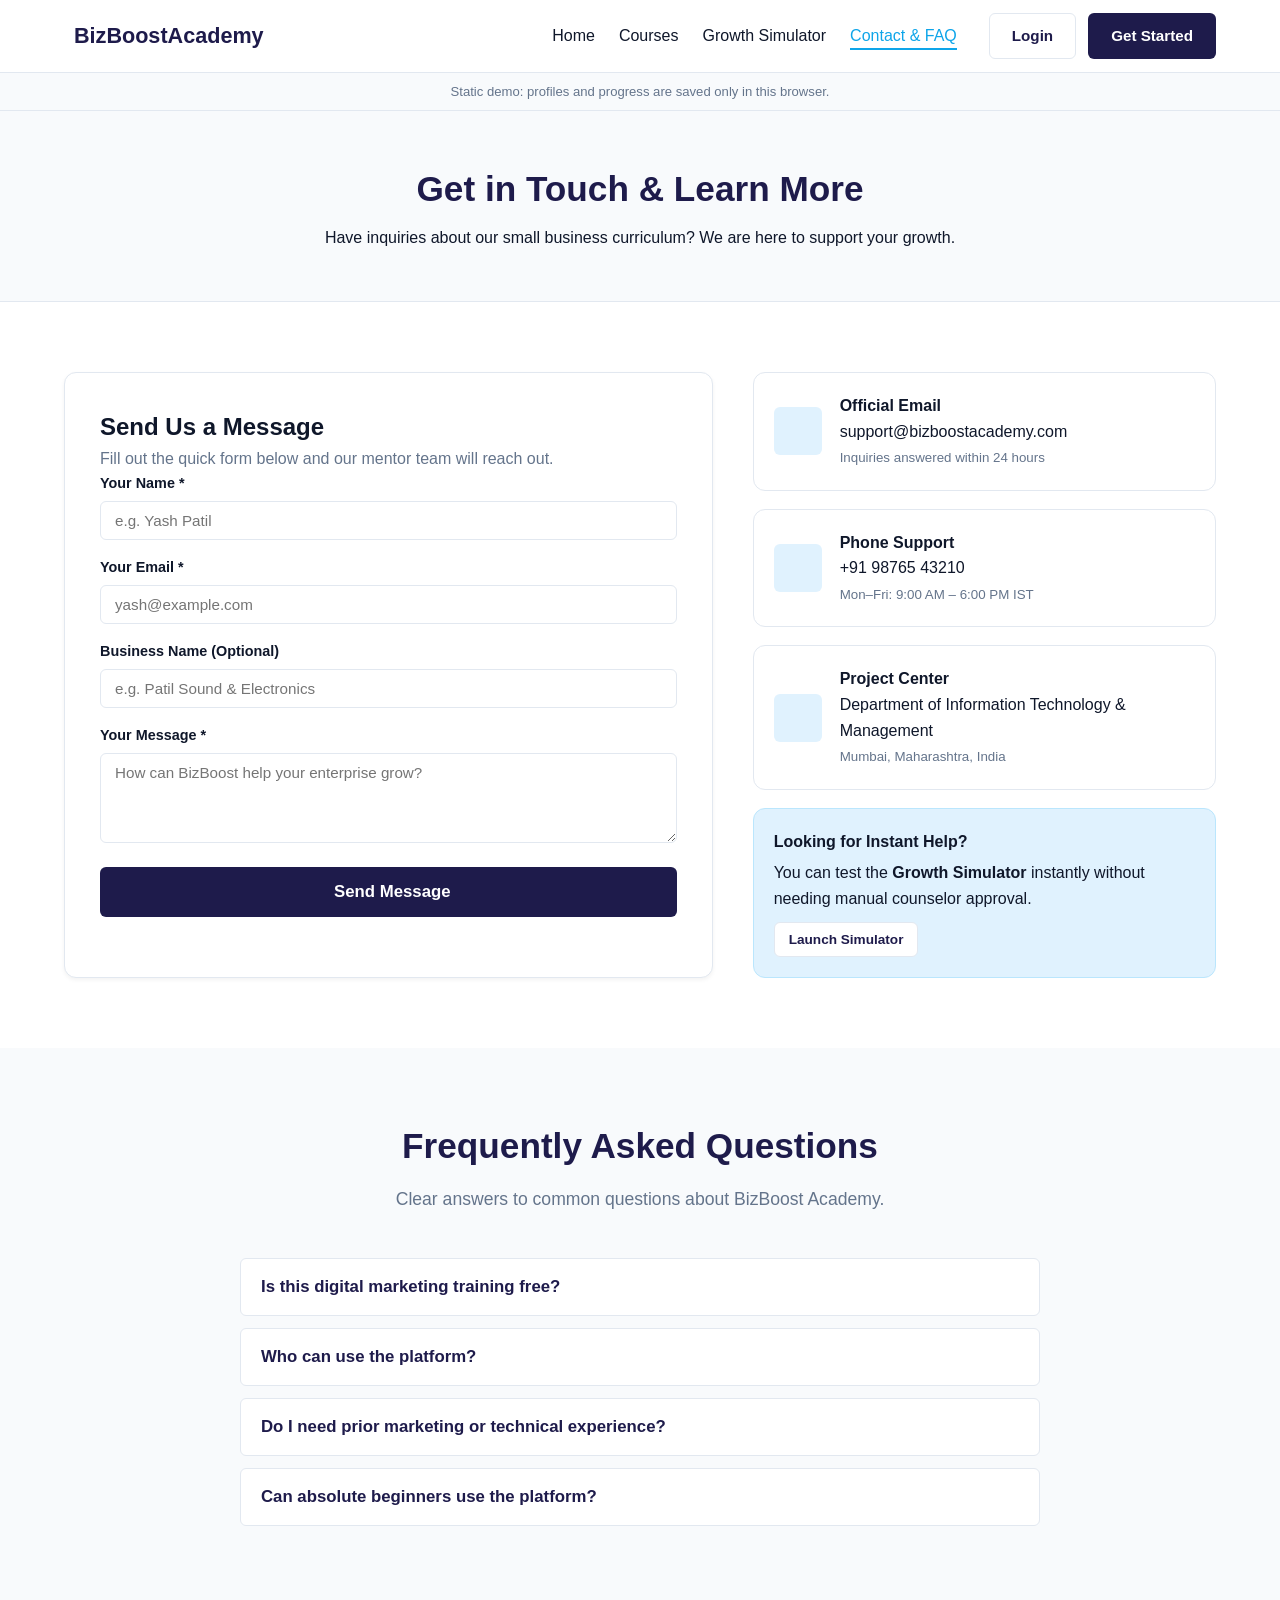
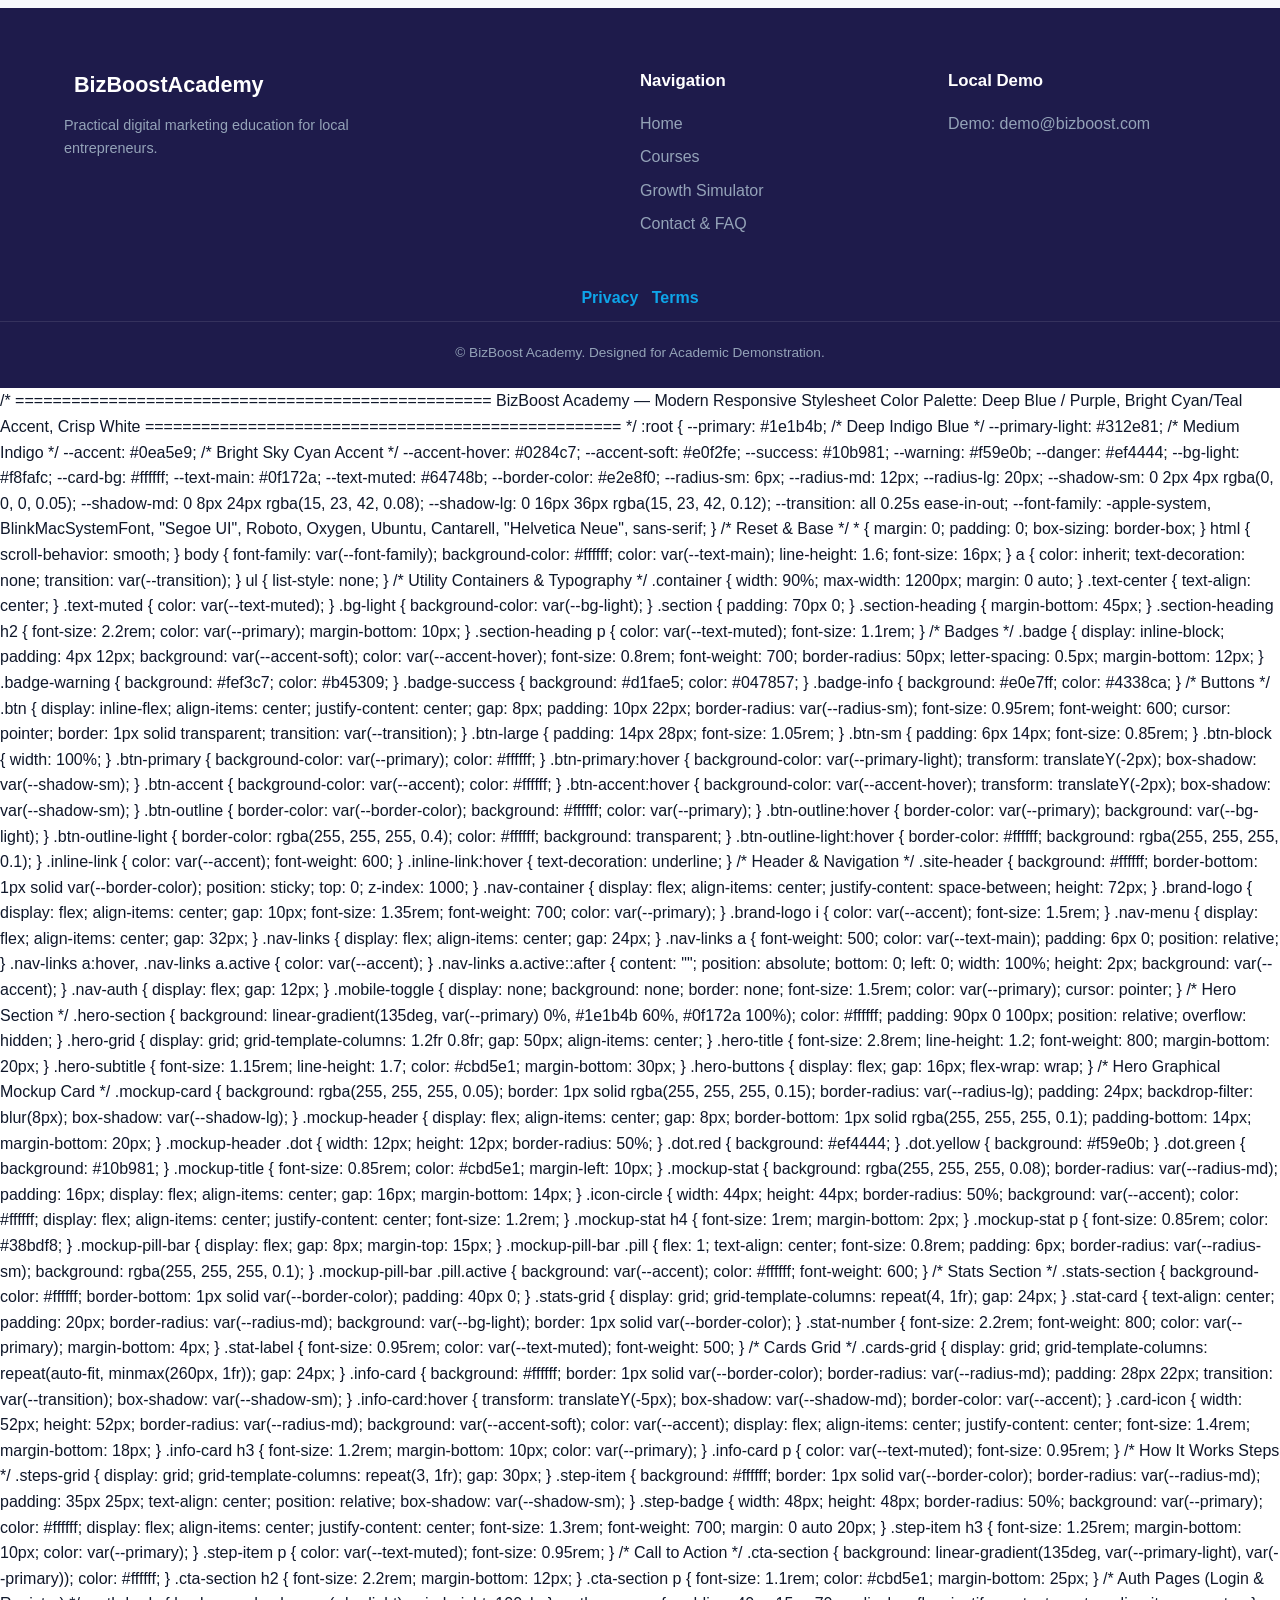
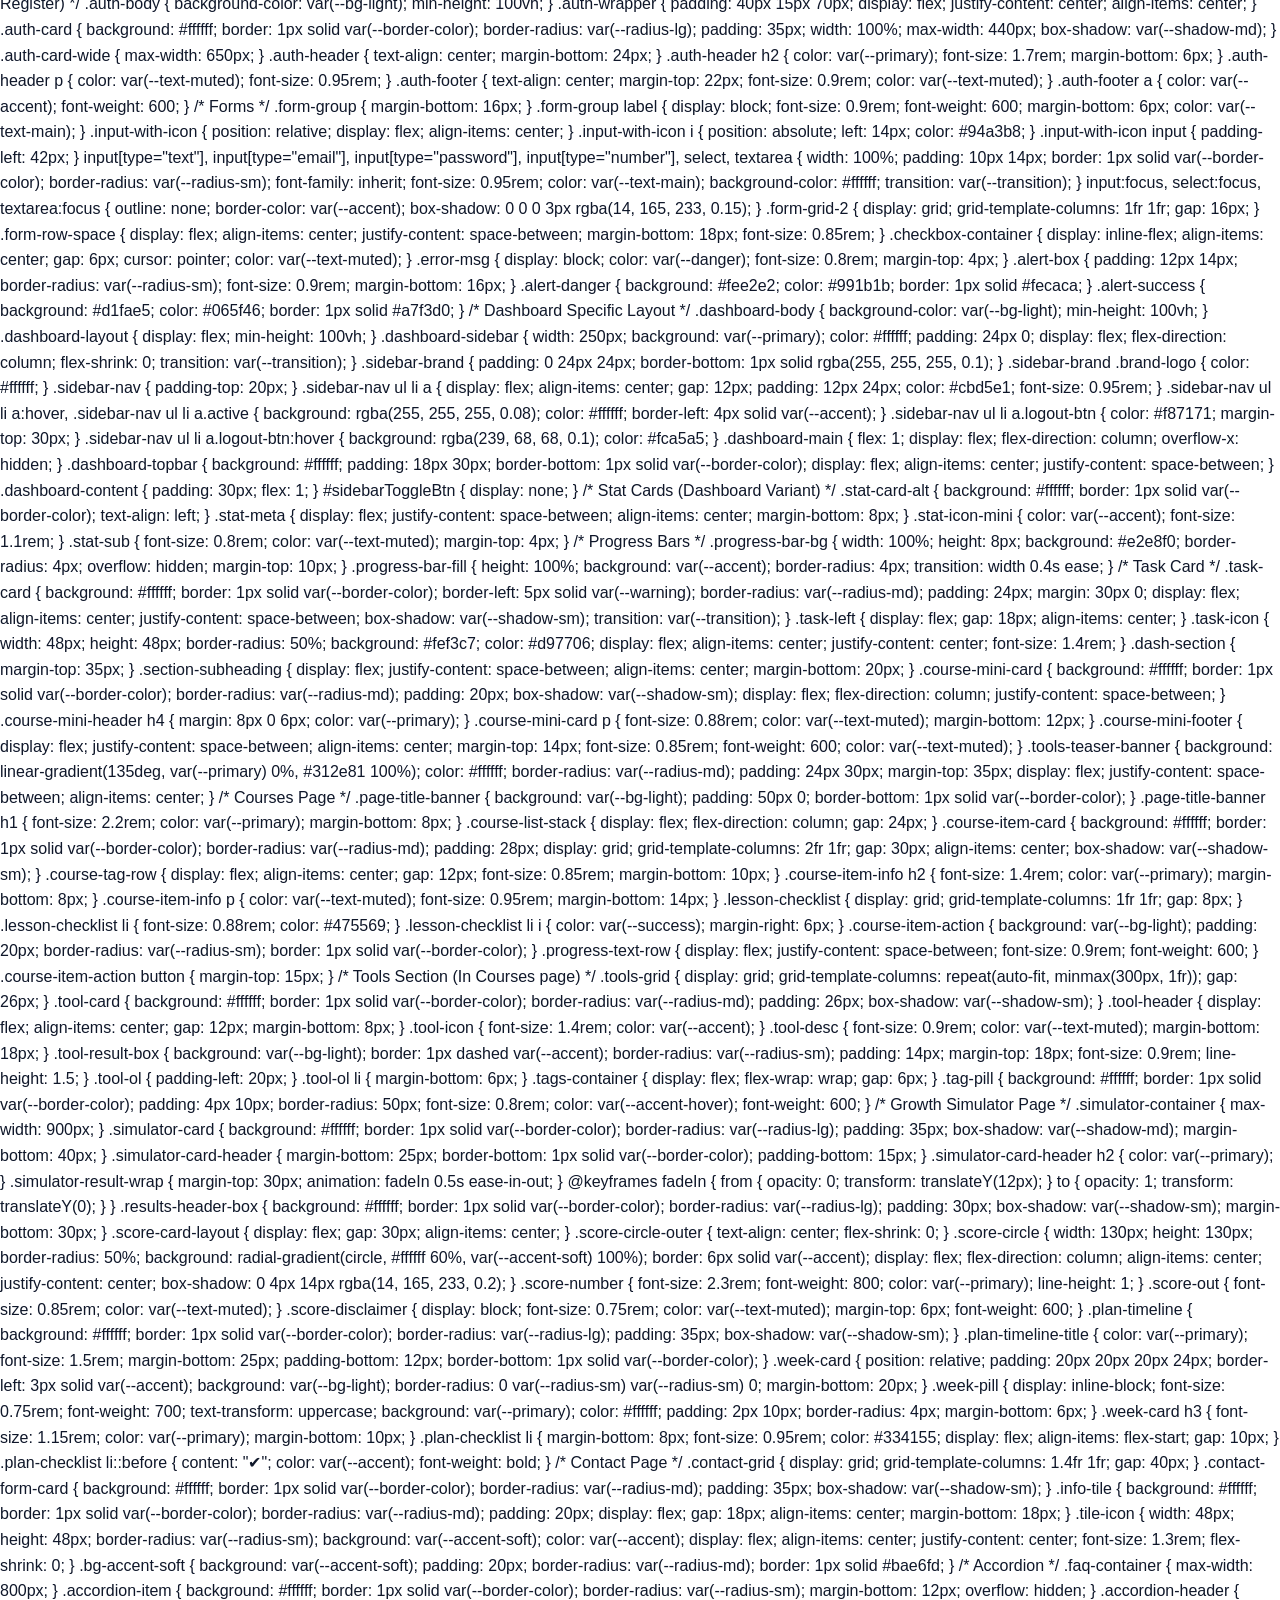
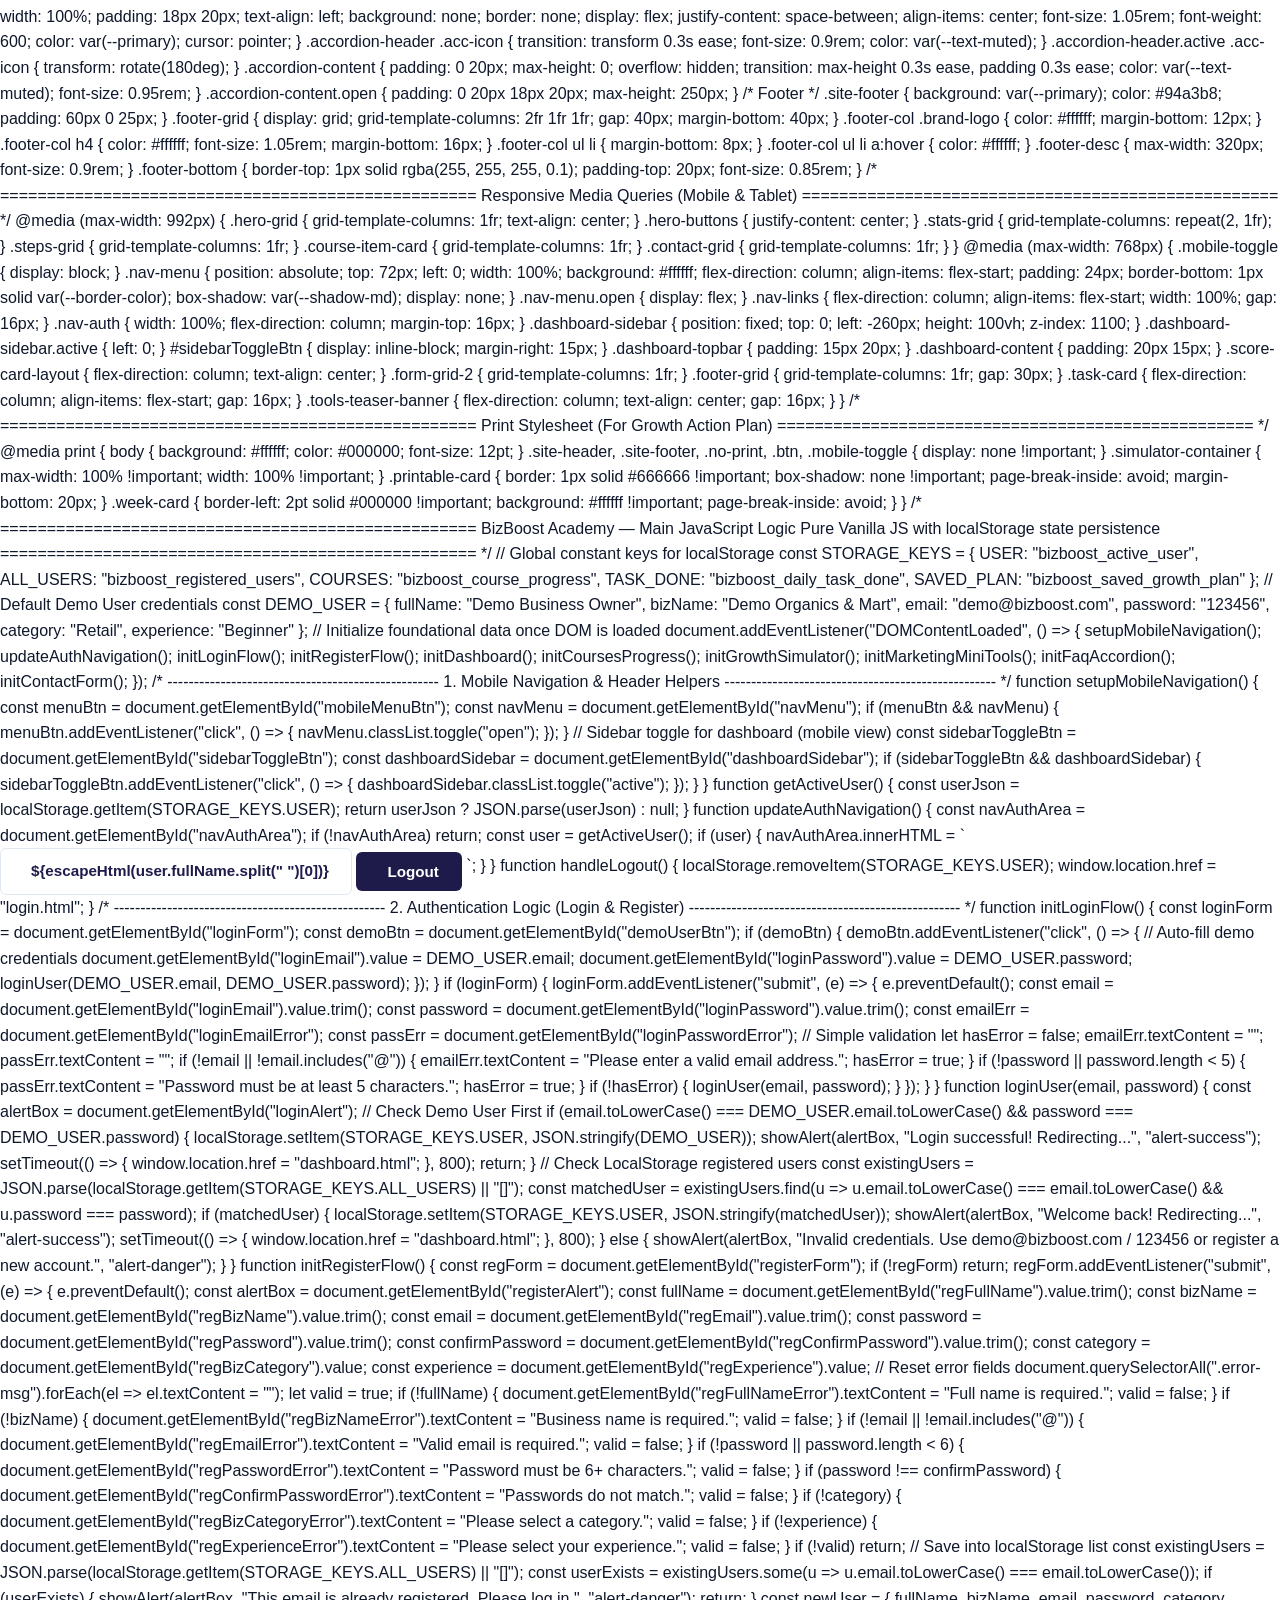
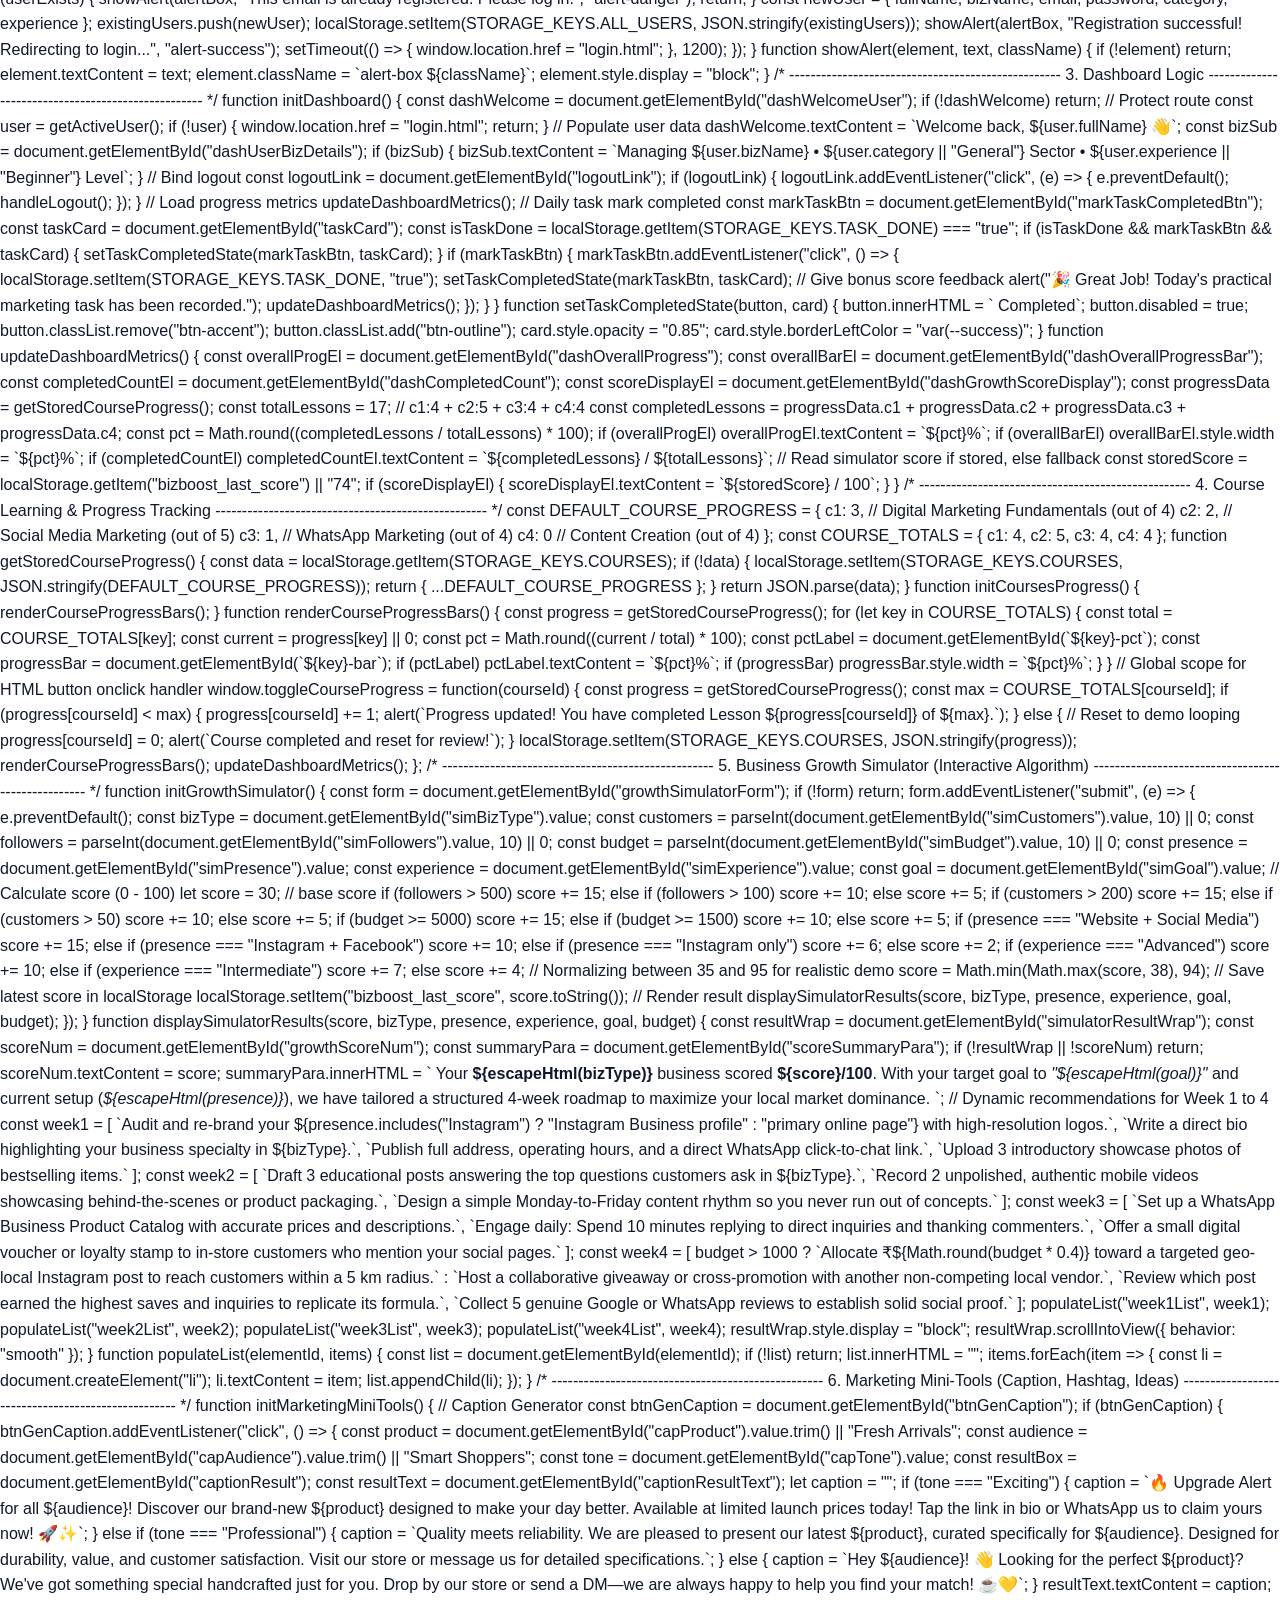
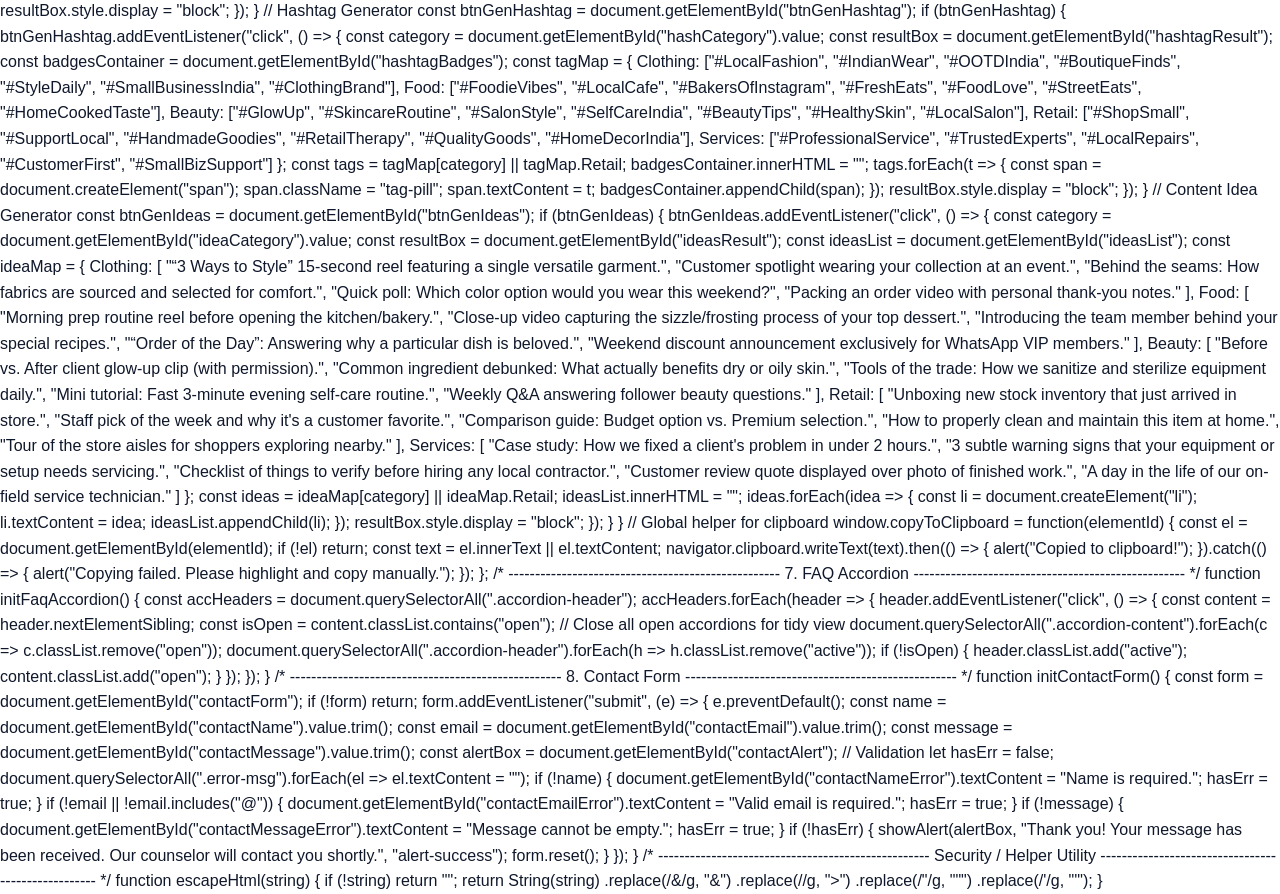
==== contact.html @ 61e172ea "Add files via upload Add BizBoost Academy website" ====
<!DOCTYPE html>
<html lang="en">
<head>
  <meta charset="UTF-8">
  <meta name="viewport" content="width=device-width, initial-scale=1.0">
  <title>Contact & FAQ — BizBoost Academy</title>
  <link rel="stylesheet" href="style.css">
</head>
<body>

  <!-- Navigation Bar -->
  <header class="site-header">
    <div class="container nav-container">
      <a href="index.html" class="brand-logo">
        <i class="fa-solid fa-chart-line"></i>
        <span>BizBoost<strong>Academy</strong></span>
      </a>

      <button class="mobile-toggle" id="mobileMenuBtn" aria-label="Toggle Navigation">
        <i class="fa-solid fa-bars"></i>
      </button>

      <nav class="nav-menu" id="navMenu">
        <ul class="nav-links">
          <li><a href="index.html">Home</a></li>
          <li><a href="courses.html">Courses</a></li>
          <li><a href="simulator.html">Growth Simulator</a></li>
          <li><a href="contact.html" class="active">Contact & FAQ</a></li>
        </ul>
        <div class="nav-auth" id="navAuthArea">
          <a href="login.html" class="btn btn-outline">Login</a>
          <a href="register.html" class="btn btn-primary">Get Started</a>
        </div>
      </nav>
    </div>
  </header>

  <!-- Title Banner -->
  <section class="page-title-banner">
    <div class="container text-center">
      <h1>Get in Touch & Learn More</h1>
      <p>Have inquiries about our small business curriculum? We are here to support your growth.</p>
    </div>
  </section>

  <!-- Contact Form & Info Grid -->
  <section class="section">
    <div class="container">
      <div class="contact-grid">

        <!-- Form Card -->
        <div class="contact-form-card">
          <h2>Send Us a Message</h2>
          <p class="text-muted">Fill out the quick form below and our mentor team will reach out.</p>

          <div id="contactAlert" class="alert-box" style="display: none;"></div>

          <form id="contactForm" novalidate>
            <div class="form-group">
              <label for="contactName">Your Name *</label>
              <input type="text" id="contactName" placeholder="e.g. Yash Patil" required>
              <small class="error-msg" id="contactNameError"></small>
            </div>

            <div class="form-group">
              <label for="contactEmail">Your Email *</label>
              <input type="email" id="contactEmail" placeholder="yash@example.com" required>
              <small class="error-msg" id="contactEmailError"></small>
            </div>

            <div class="form-group">
              <label for="contactBiz">Business Name (Optional)</label>
              <input type="text" id="contactBiz" placeholder="e.g. Patil Sound & Electronics">
            </div>

            <div class="form-group">
              <label for="contactMessage">Your Message *</label>
              <textarea id="contactMessage" rows="4" placeholder="How can BizBoost help your enterprise grow?" required></textarea>
              <small class="error-msg" id="contactMessageError"></small>
            </div>

            <button type="submit" class="btn btn-primary btn-large btn-block">
              <i class="fa-solid fa-paper-plane"></i> Send Message
            </button>
          </form>
        </div>

        <!-- Contact Information Side -->
        <div class="contact-info-col">
          <div class="info-tile">
            <div class="tile-icon"><i class="fa-solid fa-envelope-open-text"></i></div>
            <div>
              <h4>Official Email</h4>
              <p>support@bizboostacademy.com</p>
              <small class="text-muted">Inquiries answered within 24 hours</small>
            </div>
          </div>

          <div class="info-tile">
            <div class="tile-icon"><i class="fa-solid fa-phone-volume"></i></div>
            <div>
              <h4>Phone Support</h4>
              <p>+91 98765 43210</p>
              <small class="text-muted">Mon–Fri: 9:00 AM – 6:00 PM IST</small>
            </div>
          </div>

          <div class="info-tile">
            <div class="tile-icon"><i class="fa-solid fa-map-location-dot"></i></div>
            <div>
              <h4>Project Center</h4>
              <p>Department of Information Technology & Management</p>
              <small class="text-muted">Mumbai, Maharashtra, India</small>
            </div>
          </div>

          <div class="card bg-accent-soft">
            <h4><i class="fa-solid fa-bullhorn"></i> Looking for Instant Help?</h4>
            <p style="margin-top: 6px;">
              You can test the <strong>Growth Simulator</strong> instantly without needing manual counselor approval.
            </p>
            <a href="simulator.html" class="btn btn-outline btn-sm" style="margin-top: 10px;">Launch Simulator</a>
          </div>
        </div>

      </div>
    </div>
  </section>

  <!-- FAQ Accordion Section -->
  <section class="section bg-light">
    <div class="container faq-container">
      <div class="section-heading text-center">
        <h2>Frequently Asked Questions</h2>
        <p>Clear answers to common questions about BizBoost Academy.</p>
      </div>

      <div class="accordion">

        <div class="accordion-item">
          <button class="accordion-header">
            <span>Is this digital marketing training free?</span>
            <i class="fa-solid fa-chevron-down acc-icon"></i>
          </button>
          <div class="accordion-content">
            <p>Yes! BizBoost Academy was developed as a college demonstration platform to show how intuitive digital marketing education can be delivered free of cost to local merchants.</p>
          </div>
        </div>

        <div class="accordion-item">
          <button class="accordion-header">
            <span>Who can use the platform?</span>
            <i class="fa-solid fa-chevron-down acc-icon"></i>
          </button>
          <div class="accordion-content">
            <p>Any retailer, boutique owner, restaurant manager, freelancer, or small enterprise founder wanting to understand how to leverage WhatsApp, Instagram, and local search to win customers.</p>
          </div>
        </div>

        <div class="accordion-item">
          <button class="accordion-header">
            <span>Do I need prior marketing or technical experience?</span>
            <i class="fa-solid fa-chevron-down acc-icon"></i>
          </button>
          <div class="accordion-content">
            <p>No prior marketing or technical knowledge is needed. All terms are explained in straightforward language, using relatable real-world business scenarios instead of complex corporate terms.</p>
          </div>
        </div>

        <div class="accordion-item">
          <button class="accordion-header">
            <span>Can absolute beginners use the platform?</span>
            <i class="fa-solid fa-chevron-down acc-icon"></i>
          </button>
          <div class="accordion-content">
            <p>Yes, the curriculum starts from step zero: creating accounts, understanding customer profiles, and setting up business profiles before gradually moving on to paid promotions.</p>
          </div>
        </div>

      </div>
    </div>
  </section>

  <!-- Footer -->
  <footer class="site-footer">
    <div class="container footer-grid">
      <div class="footer-col">
        <div class="brand-logo">
          <i class="fa-solid fa-chart-line"></i>
          <span>BizBoost<strong>Academy</strong></span>
        </div>
        <p class="footer-desc">Practical digital marketing education for local entrepreneurs.</p>
      </div>
      <div class="footer-col">
        <h4>Navigation</h4>
        <ul>
          <li><a href="index.html">Home</a></li>
          <li><a href="courses.html">Courses</a></li>
          <li><a href="simulator.html">Growth Simulator</a></li>
          <li><a href="contact.html">Contact & FAQ</a></li>
        </ul>
      </div>
      <div class="footer-col">
        <h4>Local Demo</h4>
        <p>Demo: demo@bizboost.com</p>
      </div>
    </div>
    <div style="text-align:center;margin-bottom:10px"><a href="privacy.html" class="inline-link">Privacy</a> &nbsp; <a href="terms.html" class="inline-link">Terms</a></div>
    <div class="footer-bottom text-center">
      <p>&copy; BizBoost Academy. Designed for Academic Demonstration.</p>
    </div>
  </footer>

  <script src="script.js"></script>
</body>
</html>
/* ===================================================
   BizBoost Academy — Modern Responsive Stylesheet
   Color Palette: Deep Blue / Purple, Bright Cyan/Teal Accent, Crisp White
   =================================================== */

:root {
  --primary: #1e1b4b;       /* Deep Indigo Blue */
  --primary-light: #312e81; /* Medium Indigo */
  --accent: #0ea5e9;        /* Bright Sky Cyan Accent */
  --accent-hover: #0284c7;
  --accent-soft: #e0f2fe;
  --success: #10b981;
  --warning: #f59e0b;
  --danger: #ef4444;
  --bg-light: #f8fafc;
  --card-bg: #ffffff;
  --text-main: #0f172a;
  --text-muted: #64748b;
  --border-color: #e2e8f0;
  --radius-sm: 6px;
  --radius-md: 12px;
  --radius-lg: 20px;
  --shadow-sm: 0 2px 4px rgba(0, 0, 0, 0.05);
  --shadow-md: 0 8px 24px rgba(15, 23, 42, 0.08);
  --shadow-lg: 0 16px 36px rgba(15, 23, 42, 0.12);
  --transition: all 0.25s ease-in-out;
  --font-family: -apple-system, BlinkMacSystemFont, "Segoe UI", Roboto, Oxygen, Ubuntu, Cantarell, "Helvetica Neue", sans-serif;
}

/* Reset & Base */
* {
  margin: 0;
  padding: 0;
  box-sizing: border-box;
}

html {
  scroll-behavior: smooth;
}

body {
  font-family: var(--font-family);
  background-color: #ffffff;
  color: var(--text-main);
  line-height: 1.6;
  font-size: 16px;
}

a {
  color: inherit;
  text-decoration: none;
  transition: var(--transition);
}

ul {
  list-style: none;
}

/* Utility Containers & Typography */
.container {
  width: 90%;
  max-width: 1200px;
  margin: 0 auto;
}

.text-center { text-align: center; }
.text-muted { color: var(--text-muted); }
.bg-light { background-color: var(--bg-light); }

.section {
  padding: 70px 0;
}

.section-heading {
  margin-bottom: 45px;
}

.section-heading h2 {
  font-size: 2.2rem;
  color: var(--primary);
  margin-bottom: 10px;
}

.section-heading p {
  color: var(--text-muted);
  font-size: 1.1rem;
}

/* Badges */
.badge {
  display: inline-block;
  padding: 4px 12px;
  background: var(--accent-soft);
  color: var(--accent-hover);
  font-size: 0.8rem;
  font-weight: 700;
  border-radius: 50px;
  letter-spacing: 0.5px;
  margin-bottom: 12px;
}
.badge-warning { background: #fef3c7; color: #b45309; }
.badge-success { background: #d1fae5; color: #047857; }
.badge-info { background: #e0e7ff; color: #4338ca; }

/* Buttons */
.btn {
  display: inline-flex;
  align-items: center;
  justify-content: center;
  gap: 8px;
  padding: 10px 22px;
  border-radius: var(--radius-sm);
  font-size: 0.95rem;
  font-weight: 600;
  cursor: pointer;
  border: 1px solid transparent;
  transition: var(--transition);
}

.btn-large {
  padding: 14px 28px;
  font-size: 1.05rem;
}

.btn-sm {
  padding: 6px 14px;
  font-size: 0.85rem;
}

.btn-block {
  width: 100%;
}

.btn-primary {
  background-color: var(--primary);
  color: #ffffff;
}
.btn-primary:hover {
  background-color: var(--primary-light);
  transform: translateY(-2px);
  box-shadow: var(--shadow-sm);
}

.btn-accent {
  background-color: var(--accent);
  color: #ffffff;
}
.btn-accent:hover {
  background-color: var(--accent-hover);
  transform: translateY(-2px);
  box-shadow: var(--shadow-sm);
}

.btn-outline {
  border-color: var(--border-color);
  background: #ffffff;
  color: var(--primary);
}
.btn-outline:hover {
  border-color: var(--primary);
  background: var(--bg-light);
}

.btn-outline-light {
  border-color: rgba(255, 255, 255, 0.4);
  color: #ffffff;
  background: transparent;
}
.btn-outline-light:hover {
  border-color: #ffffff;
  background: rgba(255, 255, 255, 0.1);
}

.inline-link {
  color: var(--accent);
  font-weight: 600;
}
.inline-link:hover {
  text-decoration: underline;
}

/* Header & Navigation */
.site-header {
  background: #ffffff;
  border-bottom: 1px solid var(--border-color);
  position: sticky;
  top: 0;
  z-index: 1000;
}

.nav-container {
  display: flex;
  align-items: center;
  justify-content: space-between;
  height: 72px;
}

.brand-logo {
  display: flex;
  align-items: center;
  gap: 10px;
  font-size: 1.35rem;
  font-weight: 700;
  color: var(--primary);
}

.brand-logo i {
  color: var(--accent);
  font-size: 1.5rem;
}

.nav-menu {
  display: flex;
  align-items: center;
  gap: 32px;
}

.nav-links {
  display: flex;
  align-items: center;
  gap: 24px;
}

.nav-links a {
  font-weight: 500;
  color: var(--text-main);
  padding: 6px 0;
  position: relative;
}

.nav-links a:hover,
.nav-links a.active {
  color: var(--accent);
}

.nav-links a.active::after {
  content: "";
  position: absolute;
  bottom: 0;
  left: 0;
  width: 100%;
  height: 2px;
  background: var(--accent);
}

.nav-auth {
  display: flex;
  gap: 12px;
}

.mobile-toggle {
  display: none;
  background: none;
  border: none;
  font-size: 1.5rem;
  color: var(--primary);
  cursor: pointer;
}

/* Hero Section */
.hero-section {
  background: linear-gradient(135deg, var(--primary) 0%, #1e1b4b 60%, #0f172a 100%);
  color: #ffffff;
  padding: 90px 0 100px;
  position: relative;
  overflow: hidden;
}

.hero-grid {
  display: grid;
  grid-template-columns: 1.2fr 0.8fr;
  gap: 50px;
  align-items: center;
}

.hero-title {
  font-size: 2.8rem;
  line-height: 1.2;
  font-weight: 800;
  margin-bottom: 20px;
}

.hero-subtitle {
  font-size: 1.15rem;
  line-height: 1.7;
  color: #cbd5e1;
  margin-bottom: 30px;
}

.hero-buttons {
  display: flex;
  gap: 16px;
  flex-wrap: wrap;
}

/* Hero Graphical Mockup Card */
.mockup-card {
  background: rgba(255, 255, 255, 0.05);
  border: 1px solid rgba(255, 255, 255, 0.15);
  border-radius: var(--radius-lg);
  padding: 24px;
  backdrop-filter: blur(8px);
  box-shadow: var(--shadow-lg);
}

.mockup-header {
  display: flex;
  align-items: center;
  gap: 8px;
  border-bottom: 1px solid rgba(255, 255, 255, 0.1);
  padding-bottom: 14px;
  margin-bottom: 20px;
}

.mockup-header .dot {
  width: 12px;
  height: 12px;
  border-radius: 50%;
}
.dot.red { background: #ef4444; }
.dot.yellow { background: #f59e0b; }
.dot.green { background: #10b981; }

.mockup-title {
  font-size: 0.85rem;
  color: #cbd5e1;
  margin-left: 10px;
}

.mockup-stat {
  background: rgba(255, 255, 255, 0.08);
  border-radius: var(--radius-md);
  padding: 16px;
  display: flex;
  align-items: center;
  gap: 16px;
  margin-bottom: 14px;
}

.icon-circle {
  width: 44px;
  height: 44px;
  border-radius: 50%;
  background: var(--accent);
  color: #ffffff;
  display: flex;
  align-items: center;
  justify-content: center;
  font-size: 1.2rem;
}

.mockup-stat h4 {
  font-size: 1rem;
  margin-bottom: 2px;
}

.mockup-stat p {
  font-size: 0.85rem;
  color: #38bdf8;
}

.mockup-pill-bar {
  display: flex;
  gap: 8px;
  margin-top: 15px;
}

.mockup-pill-bar .pill {
  flex: 1;
  text-align: center;
  font-size: 0.8rem;
  padding: 6px;
  border-radius: var(--radius-sm);
  background: rgba(255, 255, 255, 0.1);
}

.mockup-pill-bar .pill.active {
  background: var(--accent);
  color: #ffffff;
  font-weight: 600;
}

/* Stats Section */
.stats-section {
  background-color: #ffffff;
  border-bottom: 1px solid var(--border-color);
  padding: 40px 0;
}

.stats-grid {
  display: grid;
  grid-template-columns: repeat(4, 1fr);
  gap: 24px;
}

.stat-card {
  text-align: center;
  padding: 20px;
  border-radius: var(--radius-md);
  background: var(--bg-light);
  border: 1px solid var(--border-color);
}

.stat-number {
  font-size: 2.2rem;
  font-weight: 800;
  color: var(--primary);
  margin-bottom: 4px;
}

.stat-label {
  font-size: 0.95rem;
  color: var(--text-muted);
  font-weight: 500;
}

/* Cards Grid */
.cards-grid {
  display: grid;
  grid-template-columns: repeat(auto-fit, minmax(260px, 1fr));
  gap: 24px;
}

.info-card {
  background: #ffffff;
  border: 1px solid var(--border-color);
  border-radius: var(--radius-md);
  padding: 28px 22px;
  transition: var(--transition);
  box-shadow: var(--shadow-sm);
}

.info-card:hover {
  transform: translateY(-5px);
  box-shadow: var(--shadow-md);
  border-color: var(--accent);
}

.card-icon {
  width: 52px;
  height: 52px;
  border-radius: var(--radius-md);
  background: var(--accent-soft);
  color: var(--accent);
  display: flex;
  align-items: center;
  justify-content: center;
  font-size: 1.4rem;
  margin-bottom: 18px;
}

.info-card h3 {
  font-size: 1.2rem;
  margin-bottom: 10px;
  color: var(--primary);
}

.info-card p {
  color: var(--text-muted);
  font-size: 0.95rem;
}

/* How It Works Steps */
.steps-grid {
  display: grid;
  grid-template-columns: repeat(3, 1fr);
  gap: 30px;
}

.step-item {
  background: #ffffff;
  border: 1px solid var(--border-color);
  border-radius: var(--radius-md);
  padding: 35px 25px;
  text-align: center;
  position: relative;
  box-shadow: var(--shadow-sm);
}

.step-badge {
  width: 48px;
  height: 48px;
  border-radius: 50%;
  background: var(--primary);
  color: #ffffff;
  display: flex;
  align-items: center;
  justify-content: center;
  font-size: 1.3rem;
  font-weight: 700;
  margin: 0 auto 20px;
}

.step-item h3 {
  font-size: 1.25rem;
  margin-bottom: 10px;
  color: var(--primary);
}

.step-item p {
  color: var(--text-muted);
  font-size: 0.95rem;
}

/* Call to Action */
.cta-section {
  background: linear-gradient(135deg, var(--primary-light), var(--primary));
  color: #ffffff;
}

.cta-section h2 {
  font-size: 2.2rem;
  margin-bottom: 12px;
}

.cta-section p {
  font-size: 1.1rem;
  color: #cbd5e1;
  margin-bottom: 25px;
}

/* Auth Pages (Login & Register) */
.auth-body {
  background-color: var(--bg-light);
  min-height: 100vh;
}

.auth-wrapper {
  padding: 40px 15px 70px;
  display: flex;
  justify-content: center;
  align-items: center;
}

.auth-card {
  background: #ffffff;
  border: 1px solid var(--border-color);
  border-radius: var(--radius-lg);
  padding: 35px;
  width: 100%;
  max-width: 440px;
  box-shadow: var(--shadow-md);
}

.auth-card-wide {
  max-width: 650px;
}

.auth-header {
  text-align: center;
  margin-bottom: 24px;
}

.auth-header h2 {
  color: var(--primary);
  font-size: 1.7rem;
  margin-bottom: 6px;
}

.auth-header p {
  color: var(--text-muted);
  font-size: 0.95rem;
}

.auth-footer {
  text-align: center;
  margin-top: 22px;
  font-size: 0.9rem;
  color: var(--text-muted);
}

.auth-footer a {
  color: var(--accent);
  font-weight: 600;
}

/* Forms */
.form-group {
  margin-bottom: 16px;
}

.form-group label {
  display: block;
  font-size: 0.9rem;
  font-weight: 600;
  margin-bottom: 6px;
  color: var(--text-main);
}

.input-with-icon {
  position: relative;
  display: flex;
  align-items: center;
}

.input-with-icon i {
  position: absolute;
  left: 14px;
  color: #94a3b8;
}

.input-with-icon input {
  padding-left: 42px;
}

input[type="text"],
input[type="email"],
input[type="password"],
input[type="number"],
select,
textarea {
  width: 100%;
  padding: 10px 14px;
  border: 1px solid var(--border-color);
  border-radius: var(--radius-sm);
  font-family: inherit;
  font-size: 0.95rem;
  color: var(--text-main);
  background-color: #ffffff;
  transition: var(--transition);
}

input:focus,
select:focus,
textarea:focus {
  outline: none;
  border-color: var(--accent);
  box-shadow: 0 0 0 3px rgba(14, 165, 233, 0.15);
}

.form-grid-2 {
  display: grid;
  grid-template-columns: 1fr 1fr;
  gap: 16px;
}

.form-row-space {
  display: flex;
  align-items: center;
  justify-content: space-between;
  margin-bottom: 18px;
  font-size: 0.85rem;
}

.checkbox-container {
  display: inline-flex;
  align-items: center;
  gap: 6px;
  cursor: pointer;
  color: var(--text-muted);
}

.error-msg {
  display: block;
  color: var(--danger);
  font-size: 0.8rem;
  margin-top: 4px;
}

.alert-box {
  padding: 12px 14px;
  border-radius: var(--radius-sm);
  font-size: 0.9rem;
  margin-bottom: 16px;
}

.alert-danger {
  background: #fee2e2;
  color: #991b1b;
  border: 1px solid #fecaca;
}

.alert-success {
  background: #d1fae5;
  color: #065f46;
  border: 1px solid #a7f3d0;
}

/* Dashboard Specific Layout */
.dashboard-body {
  background-color: var(--bg-light);
  min-height: 100vh;
}

.dashboard-layout {
  display: flex;
  min-height: 100vh;
}

.dashboard-sidebar {
  width: 250px;
  background: var(--primary);
  color: #ffffff;
  padding: 24px 0;
  display: flex;
  flex-direction: column;
  flex-shrink: 0;
  transition: var(--transition);
}

.sidebar-brand {
  padding: 0 24px 24px;
  border-bottom: 1px solid rgba(255, 255, 255, 0.1);
}

.sidebar-brand .brand-logo {
  color: #ffffff;
}

.sidebar-nav {
  padding-top: 20px;
}

.sidebar-nav ul li a {
  display: flex;
  align-items: center;
  gap: 12px;
  padding: 12px 24px;
  color: #cbd5e1;
  font-size: 0.95rem;
}

.sidebar-nav ul li a:hover,
.sidebar-nav ul li a.active {
  background: rgba(255, 255, 255, 0.08);
  color: #ffffff;
  border-left: 4px solid var(--accent);
}

.sidebar-nav ul li a.logout-btn {
  color: #f87171;
  margin-top: 30px;
}
.sidebar-nav ul li a.logout-btn:hover {
  background: rgba(239, 68, 68, 0.1);
  color: #fca5a5;
}

.dashboard-main {
  flex: 1;
  display: flex;
  flex-direction: column;
  overflow-x: hidden;
}

.dashboard-topbar {
  background: #ffffff;
  padding: 18px 30px;
  border-bottom: 1px solid var(--border-color);
  display: flex;
  align-items: center;
  justify-content: space-between;
}

.dashboard-content {
  padding: 30px;
  flex: 1;
}

#sidebarToggleBtn {
  display: none;
}

/* Stat Cards (Dashboard Variant) */
.stat-card-alt {
  background: #ffffff;
  border: 1px solid var(--border-color);
  text-align: left;
}

.stat-meta {
  display: flex;
  justify-content: space-between;
  align-items: center;
  margin-bottom: 8px;
}

.stat-icon-mini {
  color: var(--accent);
  font-size: 1.1rem;
}

.stat-sub {
  font-size: 0.8rem;
  color: var(--text-muted);
  margin-top: 4px;
}

/* Progress Bars */
.progress-bar-bg {
  width: 100%;
  height: 8px;
  background: #e2e8f0;
  border-radius: 4px;
  overflow: hidden;
  margin-top: 10px;
}

.progress-bar-fill {
  height: 100%;
  background: var(--accent);
  border-radius: 4px;
  transition: width 0.4s ease;
}

/* Task Card */
.task-card {
  background: #ffffff;
  border: 1px solid var(--border-color);
  border-left: 5px solid var(--warning);
  border-radius: var(--radius-md);
  padding: 24px;
  margin: 30px 0;
  display: flex;
  align-items: center;
  justify-content: space-between;
  box-shadow: var(--shadow-sm);
  transition: var(--transition);
}

.task-left {
  display: flex;
  gap: 18px;
  align-items: center;
}

.task-icon {
  width: 48px;
  height: 48px;
  border-radius: 50%;
  background: #fef3c7;
  color: #d97706;
  display: flex;
  align-items: center;
  justify-content: center;
  font-size: 1.4rem;
}

.dash-section {
  margin-top: 35px;
}

.section-subheading {
  display: flex;
  justify-content: space-between;
  align-items: center;
  margin-bottom: 20px;
}

.course-mini-card {
  background: #ffffff;
  border: 1px solid var(--border-color);
  border-radius: var(--radius-md);
  padding: 20px;
  box-shadow: var(--shadow-sm);
  display: flex;
  flex-direction: column;
  justify-content: space-between;
}

.course-mini-header h4 {
  margin: 8px 0 6px;
  color: var(--primary);
}

.course-mini-card p {
  font-size: 0.88rem;
  color: var(--text-muted);
  margin-bottom: 12px;
}

.course-mini-footer {
  display: flex;
  justify-content: space-between;
  align-items: center;
  margin-top: 14px;
  font-size: 0.85rem;
  font-weight: 600;
  color: var(--text-muted);
}

.tools-teaser-banner {
  background: linear-gradient(135deg, var(--primary) 0%, #312e81 100%);
  color: #ffffff;
  border-radius: var(--radius-md);
  padding: 24px 30px;
  margin-top: 35px;
  display: flex;
  justify-content: space-between;
  align-items: center;
}

/* Courses Page */
.page-title-banner {
  background: var(--bg-light);
  padding: 50px 0;
  border-bottom: 1px solid var(--border-color);
}

.page-title-banner h1 {
  font-size: 2.2rem;
  color: var(--primary);
  margin-bottom: 8px;
}

.course-list-stack {
  display: flex;
  flex-direction: column;
  gap: 24px;
}

.course-item-card {
  background: #ffffff;
  border: 1px solid var(--border-color);
  border-radius: var(--radius-md);
  padding: 28px;
  display: grid;
  grid-template-columns: 2fr 1fr;
  gap: 30px;
  align-items: center;
  box-shadow: var(--shadow-sm);
}

.course-tag-row {
  display: flex;
  align-items: center;
  gap: 12px;
  font-size: 0.85rem;
  margin-bottom: 10px;
}

.course-item-info h2 {
  font-size: 1.4rem;
  color: var(--primary);
  margin-bottom: 8px;
}

.course-item-info p {
  color: var(--text-muted);
  font-size: 0.95rem;
  margin-bottom: 14px;
}

.lesson-checklist {
  display: grid;
  grid-template-columns: 1fr 1fr;
  gap: 8px;
}

.lesson-checklist li {
  font-size: 0.88rem;
  color: #475569;
}

.lesson-checklist li i {
  color: var(--success);
  margin-right: 6px;
}

.course-item-action {
  background: var(--bg-light);
  padding: 20px;
  border-radius: var(--radius-sm);
  border: 1px solid var(--border-color);
}

.progress-text-row {
  display: flex;
  justify-content: space-between;
  font-size: 0.9rem;
  font-weight: 600;
}

.course-item-action button {
  margin-top: 15px;
}

/* Tools Section (In Courses page) */
.tools-grid {
  display: grid;
  grid-template-columns: repeat(auto-fit, minmax(300px, 1fr));
  gap: 26px;
}

.tool-card {
  background: #ffffff;
  border: 1px solid var(--border-color);
  border-radius: var(--radius-md);
  padding: 26px;
  box-shadow: var(--shadow-sm);
}

.tool-header {
  display: flex;
  align-items: center;
  gap: 12px;
  margin-bottom: 8px;
}

.tool-icon {
  font-size: 1.4rem;
  color: var(--accent);
}

.tool-desc {
  font-size: 0.9rem;
  color: var(--text-muted);
  margin-bottom: 18px;
}

.tool-result-box {
  background: var(--bg-light);
  border: 1px dashed var(--accent);
  border-radius: var(--radius-sm);
  padding: 14px;
  margin-top: 18px;
  font-size: 0.9rem;
  line-height: 1.5;
}

.tool-ol {
  padding-left: 20px;
}

.tool-ol li {
  margin-bottom: 6px;
}

.tags-container {
  display: flex;
  flex-wrap: wrap;
  gap: 6px;
}

.tag-pill {
  background: #ffffff;
  border: 1px solid var(--border-color);
  padding: 4px 10px;
  border-radius: 50px;
  font-size: 0.8rem;
  color: var(--accent-hover);
  font-weight: 600;
}

/* Growth Simulator Page */
.simulator-container {
  max-width: 900px;
}

.simulator-card {
  background: #ffffff;
  border: 1px solid var(--border-color);
  border-radius: var(--radius-lg);
  padding: 35px;
  box-shadow: var(--shadow-md);
  margin-bottom: 40px;
}

.simulator-card-header {
  margin-bottom: 25px;
  border-bottom: 1px solid var(--border-color);
  padding-bottom: 15px;
}

.simulator-card-header h2 {
  color: var(--primary);
}

.simulator-result-wrap {
  margin-top: 30px;
  animation: fadeIn 0.5s ease-in-out;
}

@keyframes fadeIn {
  from { opacity: 0; transform: translateY(12px); }
  to { opacity: 1; transform: translateY(0); }
}

.results-header-box {
  background: #ffffff;
  border: 1px solid var(--border-color);
  border-radius: var(--radius-lg);
  padding: 30px;
  box-shadow: var(--shadow-sm);
  margin-bottom: 30px;
}

.score-card-layout {
  display: flex;
  gap: 30px;
  align-items: center;
}

.score-circle-outer {
  text-align: center;
  flex-shrink: 0;
}

.score-circle {
  width: 130px;
  height: 130px;
  border-radius: 50%;
  background: radial-gradient(circle, #ffffff 60%, var(--accent-soft) 100%);
  border: 6px solid var(--accent);
  display: flex;
  flex-direction: column;
  align-items: center;
  justify-content: center;
  box-shadow: 0 4px 14px rgba(14, 165, 233, 0.2);
}

.score-number {
  font-size: 2.3rem;
  font-weight: 800;
  color: var(--primary);
  line-height: 1;
}

.score-out {
  font-size: 0.85rem;
  color: var(--text-muted);
}

.score-disclaimer {
  display: block;
  font-size: 0.75rem;
  color: var(--text-muted);
  margin-top: 6px;
  font-weight: 600;
}

.plan-timeline {
  background: #ffffff;
  border: 1px solid var(--border-color);
  border-radius: var(--radius-lg);
  padding: 35px;
  box-shadow: var(--shadow-sm);
}

.plan-timeline-title {
  color: var(--primary);
  font-size: 1.5rem;
  margin-bottom: 25px;
  padding-bottom: 12px;
  border-bottom: 1px solid var(--border-color);
}

.week-card {
  position: relative;
  padding: 20px 20px 20px 24px;
  border-left: 3px solid var(--accent);
  background: var(--bg-light);
  border-radius: 0 var(--radius-sm) var(--radius-sm) 0;
  margin-bottom: 20px;
}

.week-pill {
  display: inline-block;
  font-size: 0.75rem;
  font-weight: 700;
  text-transform: uppercase;
  background: var(--primary);
  color: #ffffff;
  padding: 2px 10px;
  border-radius: 4px;
  margin-bottom: 6px;
}

.week-card h3 {
  font-size: 1.15rem;
  color: var(--primary);
  margin-bottom: 10px;
}

.plan-checklist li {
  margin-bottom: 8px;
  font-size: 0.95rem;
  color: #334155;
  display: flex;
  align-items: flex-start;
  gap: 10px;
}

.plan-checklist li::before {
  content: "✔";
  color: var(--accent);
  font-weight: bold;
}

/* Contact Page */
.contact-grid {
  display: grid;
  grid-template-columns: 1.4fr 1fr;
  gap: 40px;
}

.contact-form-card {
  background: #ffffff;
  border: 1px solid var(--border-color);
  border-radius: var(--radius-md);
  padding: 35px;
  box-shadow: var(--shadow-sm);
}

.info-tile {
  background: #ffffff;
  border: 1px solid var(--border-color);
  border-radius: var(--radius-md);
  padding: 20px;
  display: flex;
  gap: 18px;
  align-items: center;
  margin-bottom: 18px;
}

.tile-icon {
  width: 48px;
  height: 48px;
  border-radius: var(--radius-sm);
  background: var(--accent-soft);
  color: var(--accent);
  display: flex;
  align-items: center;
  justify-content: center;
  font-size: 1.3rem;
  flex-shrink: 0;
}

.bg-accent-soft {
  background: var(--accent-soft);
  padding: 20px;
  border-radius: var(--radius-md);
  border: 1px solid #bae6fd;
}

/* Accordion */
.faq-container {
  max-width: 800px;
}

.accordion-item {
  background: #ffffff;
  border: 1px solid var(--border-color);
  border-radius: var(--radius-sm);
  margin-bottom: 12px;
  overflow: hidden;
}

.accordion-header {
  width: 100%;
  padding: 18px 20px;
  text-align: left;
  background: none;
  border: none;
  display: flex;
  justify-content: space-between;
  align-items: center;
  font-size: 1.05rem;
  font-weight: 600;
  color: var(--primary);
  cursor: pointer;
}

.accordion-header .acc-icon {
  transition: transform 0.3s ease;
  font-size: 0.9rem;
  color: var(--text-muted);
}

.accordion-header.active .acc-icon {
  transform: rotate(180deg);
}

.accordion-content {
  padding: 0 20px;
  max-height: 0;
  overflow: hidden;
  transition: max-height 0.3s ease, padding 0.3s ease;
  color: var(--text-muted);
  font-size: 0.95rem;
}

.accordion-content.open {
  padding: 0 20px 18px 20px;
  max-height: 250px;
}

/* Footer */
.site-footer {
  background: var(--primary);
  color: #94a3b8;
  padding: 60px 0 25px;
}

.footer-grid {
  display: grid;
  grid-template-columns: 2fr 1fr 1fr;
  gap: 40px;
  margin-bottom: 40px;
}

.footer-col .brand-logo {
  color: #ffffff;
  margin-bottom: 12px;
}

.footer-col h4 {
  color: #ffffff;
  font-size: 1.05rem;
  margin-bottom: 16px;
}

.footer-col ul li {
  margin-bottom: 8px;
}

.footer-col ul li a:hover {
  color: #ffffff;
}

.footer-desc {
  max-width: 320px;
  font-size: 0.9rem;
}

.footer-bottom {
  border-top: 1px solid rgba(255, 255, 255, 0.1);
  padding-top: 20px;
  font-size: 0.85rem;
}

/* ===================================================
   Responsive Media Queries (Mobile & Tablet)
   =================================================== */

@media (max-width: 992px) {
  .hero-grid {
    grid-template-columns: 1fr;
    text-align: center;
  }
  .hero-buttons {
    justify-content: center;
  }
  .stats-grid {
    grid-template-columns: repeat(2, 1fr);
  }
  .steps-grid {
    grid-template-columns: 1fr;
  }
  .course-item-card {
    grid-template-columns: 1fr;
  }
  .contact-grid {
    grid-template-columns: 1fr;
  }
}

@media (max-width: 768px) {
  .mobile-toggle {
    display: block;
  }

  .nav-menu {
    position: absolute;
    top: 72px;
    left: 0;
    width: 100%;
    background: #ffffff;
    flex-direction: column;
    align-items: flex-start;
    padding: 24px;
    border-bottom: 1px solid var(--border-color);
    box-shadow: var(--shadow-md);
    display: none;
  }

  .nav-menu.open {
    display: flex;
  }

  .nav-links {
    flex-direction: column;
    align-items: flex-start;
    width: 100%;
    gap: 16px;
  }

  .nav-auth {
    width: 100%;
    flex-direction: column;
    margin-top: 16px;
  }

  .dashboard-sidebar {
    position: fixed;
    top: 0;
    left: -260px;
    height: 100vh;
    z-index: 1100;
  }

  .dashboard-sidebar.active {
    left: 0;
  }

  #sidebarToggleBtn {
    display: inline-block;
    margin-right: 15px;
  }

  .dashboard-topbar {
    padding: 15px 20px;
  }

  .dashboard-content {
    padding: 20px 15px;
  }

  .score-card-layout {
    flex-direction: column;
    text-align: center;
  }

  .form-grid-2 {
    grid-template-columns: 1fr;
  }

  .footer-grid {
    grid-template-columns: 1fr;
    gap: 30px;
  }

  .task-card {
    flex-direction: column;
    align-items: flex-start;
    gap: 16px;
  }

  .tools-teaser-banner {
    flex-direction: column;
    text-align: center;
    gap: 16px;
  }
}

/* ===================================================
   Print Stylesheet (For Growth Action Plan)
   =================================================== */

@media print {
  body {
    background: #ffffff;
    color: #000000;
    font-size: 12pt;
  }
  .site-header,
  .site-footer,
  .no-print,
  .btn,
  .mobile-toggle {
    display: none !important;
  }
  .simulator-container {
    max-width: 100% !important;
    width: 100% !important;
  }
  .printable-card {
    border: 1px solid #666666 !important;
    box-shadow: none !important;
    page-break-inside: avoid;
    margin-bottom: 20px;
  }
  .week-card {
    border-left: 2pt solid #000000 !important;
    background: #ffffff !important;
    page-break-inside: avoid;
  }
}
/* ===================================================
   BizBoost Academy — Main JavaScript Logic
   Pure Vanilla JS with localStorage state persistence
   =================================================== */

// Global constant keys for localStorage
const STORAGE_KEYS = {
  USER: "bizboost_active_user",
  ALL_USERS: "bizboost_registered_users",
  COURSES: "bizboost_course_progress",
  TASK_DONE: "bizboost_daily_task_done",
  SAVED_PLAN: "bizboost_saved_growth_plan"
};

// Default Demo User credentials
const DEMO_USER = {
  fullName: "Demo Business Owner",
  bizName: "Demo Organics & Mart",
  email: "demo@bizboost.com",
  password: "123456",
  category: "Retail",
  experience: "Beginner"
};

// Initialize foundational data once DOM is loaded
document.addEventListener("DOMContentLoaded", () => {
  setupMobileNavigation();
  updateAuthNavigation();
  initLoginFlow();
  initRegisterFlow();
  initDashboard();
  initCoursesProgress();
  initGrowthSimulator();
  initMarketingMiniTools();
  initFaqAccordion();
  initContactForm();
});

/* ---------------------------------------------------
   1. Mobile Navigation & Header Helpers
   --------------------------------------------------- */
function setupMobileNavigation() {
  const menuBtn = document.getElementById("mobileMenuBtn");
  const navMenu = document.getElementById("navMenu");

  if (menuBtn && navMenu) {
    menuBtn.addEventListener("click", () => {
      navMenu.classList.toggle("open");
    });
  }

  // Sidebar toggle for dashboard (mobile view)
  const sidebarToggleBtn = document.getElementById("sidebarToggleBtn");
  const dashboardSidebar = document.getElementById("dashboardSidebar");

  if (sidebarToggleBtn && dashboardSidebar) {
    sidebarToggleBtn.addEventListener("click", () => {
      dashboardSidebar.classList.toggle("active");
    });
  }
}

function getActiveUser() {
  const userJson = localStorage.getItem(STORAGE_KEYS.USER);
  return userJson ? JSON.parse(userJson) : null;
}

function updateAuthNavigation() {
  const navAuthArea = document.getElementById("navAuthArea");
  if (!navAuthArea) return;

  const user = getActiveUser();
  if (user) {
    navAuthArea.innerHTML = `
      <a href="dashboard.html" class="btn btn-outline"><i class="fa-solid fa-gauge"></i> ${escapeHtml(user.fullName.split(" ")[0])}</a>
      <button class="btn btn-primary" onclick="handleLogout()"><i class="fa-solid fa-arrow-right-from-bracket"></i> Logout</button>
    `;
  }
}

function handleLogout() {
  localStorage.removeItem(STORAGE_KEYS.USER);
  window.location.href = "login.html";
}

/* ---------------------------------------------------
   2. Authentication Logic (Login & Register)
   --------------------------------------------------- */
function initLoginFlow() {
  const loginForm = document.getElementById("loginForm");
  const demoBtn = document.getElementById("demoUserBtn");

  if (demoBtn) {
    demoBtn.addEventListener("click", () => {
      // Auto-fill demo credentials
      document.getElementById("loginEmail").value = DEMO_USER.email;
      document.getElementById("loginPassword").value = DEMO_USER.password;
      loginUser(DEMO_USER.email, DEMO_USER.password);
    });
  }

  if (loginForm) {
    loginForm.addEventListener("submit", (e) => {
      e.preventDefault();
      const email = document.getElementById("loginEmail").value.trim();
      const password = document.getElementById("loginPassword").value.trim();
      const emailErr = document.getElementById("loginEmailError");
      const passErr = document.getElementById("loginPasswordError");

      // Simple validation
      let hasError = false;
      emailErr.textContent = "";
      passErr.textContent = "";

      if (!email || !email.includes("@")) {
        emailErr.textContent = "Please enter a valid email address.";
        hasError = true;
      }
      if (!password || password.length < 5) {
        passErr.textContent = "Password must be at least 5 characters.";
        hasError = true;
      }

      if (!hasError) {
        loginUser(email, password);
      }
    });
  }
}

function loginUser(email, password) {
  const alertBox = document.getElementById("loginAlert");

  // Check Demo User First
  if (email.toLowerCase() === DEMO_USER.email.toLowerCase() && password === DEMO_USER.password) {
    localStorage.setItem(STORAGE_KEYS.USER, JSON.stringify(DEMO_USER));
    showAlert(alertBox, "Login successful! Redirecting...", "alert-success");
    setTimeout(() => { window.location.href = "dashboard.html"; }, 800);
    return;
  }

  // Check LocalStorage registered users
  const existingUsers = JSON.parse(localStorage.getItem(STORAGE_KEYS.ALL_USERS) || "[]");
  const matchedUser = existingUsers.find(u => u.email.toLowerCase() === email.toLowerCase() && u.password === password);

  if (matchedUser) {
    localStorage.setItem(STORAGE_KEYS.USER, JSON.stringify(matchedUser));
    showAlert(alertBox, "Welcome back! Redirecting...", "alert-success");
    setTimeout(() => { window.location.href = "dashboard.html"; }, 800);
  } else {
    showAlert(alertBox, "Invalid credentials. Use demo@bizboost.com / 123456 or register a new account.", "alert-danger");
  }
}

function initRegisterFlow() {
  const regForm = document.getElementById("registerForm");
  if (!regForm) return;

  regForm.addEventListener("submit", (e) => {
    e.preventDefault();
    const alertBox = document.getElementById("registerAlert");

    const fullName = document.getElementById("regFullName").value.trim();
    const bizName = document.getElementById("regBizName").value.trim();
    const email = document.getElementById("regEmail").value.trim();
    const password = document.getElementById("regPassword").value.trim();
    const confirmPassword = document.getElementById("regConfirmPassword").value.trim();
    const category = document.getElementById("regBizCategory").value;
    const experience = document.getElementById("regExperience").value;

    // Reset error fields
    document.querySelectorAll(".error-msg").forEach(el => el.textContent = "");

    let valid = true;
    if (!fullName) {
      document.getElementById("regFullNameError").textContent = "Full name is required.";
      valid = false;
    }
    if (!bizName) {
      document.getElementById("regBizNameError").textContent = "Business name is required.";
      valid = false;
    }
    if (!email || !email.includes("@")) {
      document.getElementById("regEmailError").textContent = "Valid email is required.";
      valid = false;
    }
    if (!password || password.length < 6) {
      document.getElementById("regPasswordError").textContent = "Password must be 6+ characters.";
      valid = false;
    }
    if (password !== confirmPassword) {
      document.getElementById("regConfirmPasswordError").textContent = "Passwords do not match.";
      valid = false;
    }
    if (!category) {
      document.getElementById("regBizCategoryError").textContent = "Please select a category.";
      valid = false;
    }
    if (!experience) {
      document.getElementById("regExperienceError").textContent = "Please select your experience.";
      valid = false;
    }

    if (!valid) return;

    // Save into localStorage list
    const existingUsers = JSON.parse(localStorage.getItem(STORAGE_KEYS.ALL_USERS) || "[]");
    const userExists = existingUsers.some(u => u.email.toLowerCase() === email.toLowerCase());

    if (userExists) {
      showAlert(alertBox, "This email is already registered. Please log in.", "alert-danger");
      return;
    }

    const newUser = { fullName, bizName, email, password, category, experience };
    existingUsers.push(newUser);
    localStorage.setItem(STORAGE_KEYS.ALL_USERS, JSON.stringify(existingUsers));

    showAlert(alertBox, "Registration successful! Redirecting to login...", "alert-success");
    setTimeout(() => {
      window.location.href = "login.html";
    }, 1200);
  });
}

function showAlert(element, text, className) {
  if (!element) return;
  element.textContent = text;
  element.className = `alert-box ${className}`;
  element.style.display = "block";
}

/* ---------------------------------------------------
   3. Dashboard Logic
   --------------------------------------------------- */
function initDashboard() {
  const dashWelcome = document.getElementById("dashWelcomeUser");
  if (!dashWelcome) return;

  // Protect route
  const user = getActiveUser();
  if (!user) {
    window.location.href = "login.html";
    return;
  }

  // Populate user data
  dashWelcome.textContent = `Welcome back, ${user.fullName} 👋`;
  const bizSub = document.getElementById("dashUserBizDetails");
  if (bizSub) {
    bizSub.textContent = `Managing ${user.bizName} • ${user.category || "General"} Sector • ${user.experience || "Beginner"} Level`;
  }

  // Bind logout
  const logoutLink = document.getElementById("logoutLink");
  if (logoutLink) {
    logoutLink.addEventListener("click", (e) => {
      e.preventDefault();
      handleLogout();
    });
  }

  // Load progress metrics
  updateDashboardMetrics();

  // Daily task mark completed
  const markTaskBtn = document.getElementById("markTaskCompletedBtn");
  const taskCard = document.getElementById("taskCard");
  const isTaskDone = localStorage.getItem(STORAGE_KEYS.TASK_DONE) === "true";

  if (isTaskDone && markTaskBtn && taskCard) {
    setTaskCompletedState(markTaskBtn, taskCard);
  }

  if (markTaskBtn) {
    markTaskBtn.addEventListener("click", () => {
      localStorage.setItem(STORAGE_KEYS.TASK_DONE, "true");
      setTaskCompletedState(markTaskBtn, taskCard);
      // Give bonus score feedback
      alert("🎉 Great Job! Today's practical marketing task has been recorded.");
      updateDashboardMetrics();
    });
  }
}

function setTaskCompletedState(button, card) {
  button.innerHTML = `<i class="fa-solid fa-circle-check"></i> Completed`;
  button.disabled = true;
  button.classList.remove("btn-accent");
  button.classList.add("btn-outline");
  card.style.opacity = "0.85";
  card.style.borderLeftColor = "var(--success)";
}

function updateDashboardMetrics() {
  const overallProgEl = document.getElementById("dashOverallProgress");
  const overallBarEl = document.getElementById("dashOverallProgressBar");
  const completedCountEl = document.getElementById("dashCompletedCount");
  const scoreDisplayEl = document.getElementById("dashGrowthScoreDisplay");

  const progressData = getStoredCourseProgress();
  const totalLessons = 17; // c1:4 + c2:5 + c3:4 + c4:4
  const completedLessons = progressData.c1 + progressData.c2 + progressData.c3 + progressData.c4;

  const pct = Math.round((completedLessons / totalLessons) * 100);

  if (overallProgEl) overallProgEl.textContent = `${pct}%`;
  if (overallBarEl) overallBarEl.style.width = `${pct}%`;
  if (completedCountEl) completedCountEl.textContent = `${completedLessons} / ${totalLessons}`;

  // Read simulator score if stored, else fallback
  const storedScore = localStorage.getItem("bizboost_last_score") || "74";
  if (scoreDisplayEl) {
    scoreDisplayEl.textContent = `${storedScore} / 100`;
  }
}

/* ---------------------------------------------------
   4. Course Learning & Progress Tracking
   --------------------------------------------------- */
const DEFAULT_COURSE_PROGRESS = {
  c1: 3, // Digital Marketing Fundamentals (out of 4)
  c2: 2, // Social Media Marketing (out of 5)
  c3: 1, // WhatsApp Marketing (out of 4)
  c4: 0  // Content Creation (out of 4)
};

const COURSE_TOTALS = { c1: 4, c2: 5, c3: 4, c4: 4 };

function getStoredCourseProgress() {
  const data = localStorage.getItem(STORAGE_KEYS.COURSES);
  if (!data) {
    localStorage.setItem(STORAGE_KEYS.COURSES, JSON.stringify(DEFAULT_COURSE_PROGRESS));
    return { ...DEFAULT_COURSE_PROGRESS };
  }
  return JSON.parse(data);
}

function initCoursesProgress() {
  renderCourseProgressBars();
}

function renderCourseProgressBars() {
  const progress = getStoredCourseProgress();

  for (let key in COURSE_TOTALS) {
    const total = COURSE_TOTALS[key];
    const current = progress[key] || 0;
    const pct = Math.round((current / total) * 100);

    const pctLabel = document.getElementById(`${key}-pct`);
    const progressBar = document.getElementById(`${key}-bar`);

    if (pctLabel) pctLabel.textContent = `${pct}%`;
    if (progressBar) progressBar.style.width = `${pct}%`;
  }
}

// Global scope for HTML button onclick handler
window.toggleCourseProgress = function(courseId) {
  const progress = getStoredCourseProgress();
  const max = COURSE_TOTALS[courseId];

  if (progress[courseId] < max) {
    progress[courseId] += 1;
    alert(`Progress updated! You have completed Lesson ${progress[courseId]} of ${max}.`);
  } else {
    // Reset to demo looping
    progress[courseId] = 0;
    alert(`Course completed and reset for review!`);
  }

  localStorage.setItem(STORAGE_KEYS.COURSES, JSON.stringify(progress));
  renderCourseProgressBars();
  updateDashboardMetrics();
};

/* ---------------------------------------------------
   5. Business Growth Simulator (Interactive Algorithm)
   --------------------------------------------------- */
function initGrowthSimulator() {
  const form = document.getElementById("growthSimulatorForm");
  if (!form) return;

  form.addEventListener("submit", (e) => {
    e.preventDefault();

    const bizType = document.getElementById("simBizType").value;
    const customers = parseInt(document.getElementById("simCustomers").value, 10) || 0;
    const followers = parseInt(document.getElementById("simFollowers").value, 10) || 0;
    const budget = parseInt(document.getElementById("simBudget").value, 10) || 0;
    const presence = document.getElementById("simPresence").value;
    const experience = document.getElementById("simExperience").value;
    const goal = document.getElementById("simGoal").value;

    // Calculate score (0 - 100)
    let score = 30; // base score

    if (followers > 500) score += 15;
    else if (followers > 100) score += 10;
    else score += 5;

    if (customers > 200) score += 15;
    else if (customers > 50) score += 10;
    else score += 5;

    if (budget >= 5000) score += 15;
    else if (budget >= 1500) score += 10;
    else score += 5;

    if (presence === "Website + Social Media") score += 15;
    else if (presence === "Instagram + Facebook") score += 10;
    else if (presence === "Instagram only") score += 6;
    else score += 2;

    if (experience === "Advanced") score += 10;
    else if (experience === "Intermediate") score += 7;
    else score += 4;

    // Normalizing between 35 and 95 for realistic demo
    score = Math.min(Math.max(score, 38), 94);

    // Save latest score in localStorage
    localStorage.setItem("bizboost_last_score", score.toString());

    // Render result
    displaySimulatorResults(score, bizType, presence, experience, goal, budget);
  });
}

function displaySimulatorResults(score, bizType, presence, experience, goal, budget) {
  const resultWrap = document.getElementById("simulatorResultWrap");
  const scoreNum = document.getElementById("growthScoreNum");
  const summaryPara = document.getElementById("scoreSummaryPara");

  if (!resultWrap || !scoreNum) return;

  scoreNum.textContent = score;
  summaryPara.innerHTML = `
    Your <strong>${escapeHtml(bizType)}</strong> business scored <strong>${score}/100</strong>. 
    With your target goal to <em>"${escapeHtml(goal)}"</em> and current setup (<em>${escapeHtml(presence)}</em>), 
    we have tailored a structured 4-week roadmap to maximize your local market dominance.
  `;

  // Dynamic recommendations for Week 1 to 4
  const week1 = [
    `Audit and re-brand your ${presence.includes("Instagram") ? "Instagram Business profile" : "primary online page"} with high-resolution logos.`,
    `Write a direct bio highlighting your business specialty in ${bizType}.`,
    `Publish full address, operating hours, and a direct WhatsApp click-to-chat link.`,
    `Upload 3 introductory showcase photos of bestselling items.`
  ];

  const week2 = [
    `Draft 3 educational posts answering the top questions customers ask in ${bizType}.`,
    `Record 2 unpolished, authentic mobile videos showcasing behind-the-scenes or product packaging.`,
    `Design a simple Monday-to-Friday content rhythm so you never run out of concepts.`
  ];

  const week3 = [
    `Set up a WhatsApp Business Product Catalog with accurate prices and descriptions.`,
    `Engage daily: Spend 10 minutes replying to direct inquiries and thanking commenters.`,
    `Offer a small digital voucher or loyalty stamp to in-store customers who mention your social pages.`
  ];

  const week4 = [
    budget > 1000 
      ? `Allocate ₹${Math.round(budget * 0.4)} toward a targeted geo-local Instagram post to reach customers within a 5 km radius.`
      : `Host a collaborative giveaway or cross-promotion with another non-competing local vendor.`,
    `Review which post earned the highest saves and inquiries to replicate its formula.`,
    `Collect 5 genuine Google or WhatsApp reviews to establish solid social proof.`
  ];

  populateList("week1List", week1);
  populateList("week2List", week2);
  populateList("week3List", week3);
  populateList("week4List", week4);

  resultWrap.style.display = "block";
  resultWrap.scrollIntoView({ behavior: "smooth" });
}

function populateList(elementId, items) {
  const list = document.getElementById(elementId);
  if (!list) return;
  list.innerHTML = "";
  items.forEach(item => {
    const li = document.createElement("li");
    li.textContent = item;
    list.appendChild(li);
  });
}

/* ---------------------------------------------------
   6. Marketing Mini-Tools (Caption, Hashtag, Ideas)
   --------------------------------------------------- */
function initMarketingMiniTools() {
  // Caption Generator
  const btnGenCaption = document.getElementById("btnGenCaption");
  if (btnGenCaption) {
    btnGenCaption.addEventListener("click", () => {
      const product = document.getElementById("capProduct").value.trim() || "Fresh Arrivals";
      const audience = document.getElementById("capAudience").value.trim() || "Smart Shoppers";
      const tone = document.getElementById("capTone").value;
      const resultBox = document.getElementById("captionResult");
      const resultText = document.getElementById("captionResultText");

      let caption = "";
      if (tone === "Exciting") {
        caption = `🔥 Upgrade Alert for all ${audience}! Discover our brand-new ${product} designed to make your day better. Available at limited launch prices today! Tap the link in bio or WhatsApp us to claim yours now! 🚀✨`;
      } else if (tone === "Professional") {
        caption = `Quality meets reliability. We are pleased to present our latest ${product}, curated specifically for ${audience}. Designed for durability, value, and customer satisfaction. Visit our store or message us for detailed specifications.`;
      } else {
        caption = `Hey ${audience}! 👋 Looking for the perfect ${product}? We've got something special handcrafted just for you. Drop by our store or send a DM—we are always happy to help you find your match! ☕💛`;
      }

      resultText.textContent = caption;
      resultBox.style.display = "block";
    });
  }

  // Hashtag Generator
  const btnGenHashtag = document.getElementById("btnGenHashtag");
  if (btnGenHashtag) {
    btnGenHashtag.addEventListener("click", () => {
      const category = document.getElementById("hashCategory").value;
      const resultBox = document.getElementById("hashtagResult");
      const badgesContainer = document.getElementById("hashtagBadges");

      const tagMap = {
        Clothing: ["#LocalFashion", "#IndianWear", "#OOTDIndia", "#BoutiqueFinds", "#StyleDaily", "#SmallBusinessIndia", "#ClothingBrand"],
        Food: ["#FoodieVibes", "#LocalCafe", "#BakersOfInstagram", "#FreshEats", "#FoodLove", "#StreetEats", "#HomeCookedTaste"],
        Beauty: ["#GlowUp", "#SkincareRoutine", "#SalonStyle", "#SelfCareIndia", "#BeautyTips", "#HealthySkin", "#LocalSalon"],
        Retail: ["#ShopSmall", "#SupportLocal", "#HandmadeGoodies", "#RetailTherapy", "#QualityGoods", "#HomeDecorIndia"],
        Services: ["#ProfessionalService", "#TrustedExperts", "#LocalRepairs", "#CustomerFirst", "#SmallBizSupport"]
      };

      const tags = tagMap[category] || tagMap.Retail;
      badgesContainer.innerHTML = "";
      tags.forEach(t => {
        const span = document.createElement("span");
        span.className = "tag-pill";
        span.textContent = t;
        badgesContainer.appendChild(span);
      });

      resultBox.style.display = "block";
    });
  }

  // Content Idea Generator
  const btnGenIdeas = document.getElementById("btnGenIdeas");
  if (btnGenIdeas) {
    btnGenIdeas.addEventListener("click", () => {
      const category = document.getElementById("ideaCategory").value;
      const resultBox = document.getElementById("ideasResult");
      const ideasList = document.getElementById("ideasList");

      const ideaMap = {
        Clothing: [
          "“3 Ways to Style” 15-second reel featuring a single versatile garment.",
          "Customer spotlight wearing your collection at an event.",
          "Behind the seams: How fabrics are sourced and selected for comfort.",
          "Quick poll: Which color option would you wear this weekend?",
          "Packing an order video with personal thank-you notes."
        ],
        Food: [
          "Morning prep routine reel before opening the kitchen/bakery.",
          "Close-up video capturing the sizzle/frosting process of your top dessert.",
          "Introducing the team member behind your special recipes.",
          "“Order of the Day”: Answering why a particular dish is beloved.",
          "Weekend discount announcement exclusively for WhatsApp VIP members."
        ],
        Beauty: [
          "Before vs. After client glow-up clip (with permission).",
          "Common ingredient debunked: What actually benefits dry or oily skin.",
          "Tools of the trade: How we sanitize and sterilize equipment daily.",
          "Mini tutorial: Fast 3-minute evening self-care routine.",
          "Weekly Q&A answering follower beauty questions."
        ],
        Retail: [
          "Unboxing new stock inventory that just arrived in store.",
          "Staff pick of the week and why it's a customer favorite.",
          "Comparison guide: Budget option vs. Premium selection.",
          "How to properly clean and maintain this item at home.",
          "Tour of the store aisles for shoppers exploring nearby."
        ],
        Services: [
          "Case study: How we fixed a client's problem in under 2 hours.",
          "3 subtle warning signs that your equipment or setup needs servicing.",
          "Checklist of things to verify before hiring any local contractor.",
          "Customer review quote displayed over photo of finished work.",
          "A day in the life of our on-field service technician."
        ]
      };

      const ideas = ideaMap[category] || ideaMap.Retail;
      ideasList.innerHTML = "";
      ideas.forEach(idea => {
        const li = document.createElement("li");
        li.textContent = idea;
        ideasList.appendChild(li);
      });

      resultBox.style.display = "block";
    });
  }
}

// Global helper for clipboard
window.copyToClipboard = function(elementId) {
  const el = document.getElementById(elementId);
  if (!el) return;
  const text = el.innerText || el.textContent;
  navigator.clipboard.writeText(text).then(() => {
    alert("Copied to clipboard!");
  }).catch(() => {
    alert("Copying failed. Please highlight and copy manually.");
  });
};

/* ---------------------------------------------------
   7. FAQ Accordion
   --------------------------------------------------- */
function initFaqAccordion() {
  const accHeaders = document.querySelectorAll(".accordion-header");
  accHeaders.forEach(header => {
    header.addEventListener("click", () => {
      const content = header.nextElementSibling;
      const isOpen = content.classList.contains("open");

      // Close all open accordions for tidy view
      document.querySelectorAll(".accordion-content").forEach(c => c.classList.remove("open"));
      document.querySelectorAll(".accordion-header").forEach(h => h.classList.remove("active"));

      if (!isOpen) {
        header.classList.add("active");
        content.classList.add("open");
      }
    });
  });
}

/* ---------------------------------------------------
   8. Contact Form
   --------------------------------------------------- */
function initContactForm() {
  const form = document.getElementById("contactForm");
  if (!form) return;

  form.addEventListener("submit", (e) => {
    e.preventDefault();
    const name = document.getElementById("contactName").value.trim();
    const email = document.getElementById("contactEmail").value.trim();
    const message = document.getElementById("contactMessage").value.trim();
    const alertBox = document.getElementById("contactAlert");

    // Validation
    let hasErr = false;
    document.querySelectorAll(".error-msg").forEach(el => el.textContent = "");

    if (!name) {
      document.getElementById("contactNameError").textContent = "Name is required.";
      hasErr = true;
    }
    if (!email || !email.includes("@")) {
      document.getElementById("contactEmailError").textContent = "Valid email is required.";
      hasErr = true;
    }
    if (!message) {
      document.getElementById("contactMessageError").textContent = "Message cannot be empty.";
      hasErr = true;
    }

    if (!hasErr) {
      showAlert(alertBox, "Thank you! Your message has been received. Our counselor will contact you shortly.", "alert-success");
      form.reset();
    }
  });
}

/* ---------------------------------------------------
   Security / Helper Utility
   --------------------------------------------------- */
function escapeHtml(string) {
  if (!string) return "";
  return String(string)
    .replace(/&/g, "&amp;")
    .replace(/</g, "&lt;")
    .replace(/>/g, "&gt;")
    .replace(/"/g, "&quot;")
    .replace(/'/g, "&#039;");
}
---- style.css ----
/* ===================================================
   BizBoost Academy — Modern Responsive Stylesheet
   Color Palette: Deep Blue / Purple, Bright Cyan/Teal Accent, Crisp White
   =================================================== */

:root {
  --primary: #1e1b4b;       /* Deep Indigo Blue */
  --primary-light: #312e81; /* Medium Indigo */
  --accent: #0ea5e9;        /* Bright Sky Cyan Accent */
  --accent-hover: #0284c7;
  --accent-soft: #e0f2fe;
  --success: #10b981;
  --warning: #f59e0b;
  --danger: #ef4444;
  --bg-light: #f8fafc;
  --card-bg: #ffffff;
  --text-main: #0f172a;
  --text-muted: #64748b;
  --border-color: #e2e8f0;
  --radius-sm: 6px;
  --radius-md: 12px;
  --radius-lg: 20px;
  --shadow-sm: 0 2px 4px rgba(0, 0, 0, 0.05);
  --shadow-md: 0 8px 24px rgba(15, 23, 42, 0.08);
  --shadow-lg: 0 16px 36px rgba(15, 23, 42, 0.12);
  --transition: all 0.25s ease-in-out;
  --font-family: -apple-system, BlinkMacSystemFont, "Segoe UI", Roboto, Oxygen, Ubuntu, Cantarell, "Helvetica Neue", sans-serif;
}

/* Reset & Base */
* {
  margin: 0;
  padding: 0;
  box-sizing: border-box;
}

html {
  scroll-behavior: smooth;
}

body {
  font-family: var(--font-family);
  background-color: #ffffff;
  color: var(--text-main);
  line-height: 1.6;
  font-size: 16px;
}

a {
  color: inherit;
  text-decoration: none;
  transition: var(--transition);
}

ul {
  list-style: none;
}

/* Utility Containers & Typography */
.container {
  width: 90%;
  max-width: 1200px;
  margin: 0 auto;
}

.text-center { text-align: center; }
.text-muted { color: var(--text-muted); }
.bg-light { background-color: var(--bg-light); }

.section {
  padding: 70px 0;
}

.section-heading {
  margin-bottom: 45px;
}

.section-heading h2 {
  font-size: 2.2rem;
  color: var(--primary);
  margin-bottom: 10px;
}

.section-heading p {
  color: var(--text-muted);
  font-size: 1.1rem;
}

/* Badges */
.badge {
  display: inline-block;
  padding: 4px 12px;
  background: var(--accent-soft);
  color: var(--accent-hover);
  font-size: 0.8rem;
  font-weight: 700;
  border-radius: 50px;
  letter-spacing: 0.5px;
  margin-bottom: 12px;
}
.badge-warning { background: #fef3c7; color: #b45309; }
.badge-success { background: #d1fae5; color: #047857; }
.badge-info { background: #e0e7ff; color: #4338ca; }

/* Buttons */
.btn {
  display: inline-flex;
  align-items: center;
  justify-content: center;
  gap: 8px;
  padding: 10px 22px;
  border-radius: var(--radius-sm);
  font-size: 0.95rem;
  font-weight: 600;
  cursor: pointer;
  border: 1px solid transparent;
  transition: var(--transition);
}

.btn-large {
  padding: 14px 28px;
  font-size: 1.05rem;
}

.btn-sm {
  padding: 6px 14px;
  font-size: 0.85rem;
}

.btn-block {
  width: 100%;
}

.btn-primary {
  background-color: var(--primary);
  color: #ffffff;
}
.btn-primary:hover {
  background-color: var(--primary-light);
  transform: translateY(-2px);
  box-shadow: var(--shadow-sm);
}

.btn-accent {
  background-color: var(--accent);
  color: #ffffff;
}
.btn-accent:hover {
  background-color: var(--accent-hover);
  transform: translateY(-2px);
  box-shadow: var(--shadow-sm);
}

.btn-outline {
  border-color: var(--border-color);
  background: #ffffff;
  color: var(--primary);
}
.btn-outline:hover {
  border-color: var(--primary);
  background: var(--bg-light);
}

.btn-outline-light {
  border-color: rgba(255, 255, 255, 0.4);
  color: #ffffff;
  background: transparent;
}
.btn-outline-light:hover {
  border-color: #ffffff;
  background: rgba(255, 255, 255, 0.1);
}

.inline-link {
  color: var(--accent);
  font-weight: 600;
}
.inline-link:hover {
  text-decoration: underline;
}

/* Header & Navigation */
.site-header {
  background: #ffffff;
  border-bottom: 1px solid var(--border-color);
  position: sticky;
  top: 0;
  z-index: 1000;
}

.nav-container {
  display: flex;
  align-items: center;
  justify-content: space-between;
  height: 72px;
}

.brand-logo {
  display: flex;
  align-items: center;
  gap: 10px;
  font-size: 1.35rem;
  font-weight: 700;
  color: var(--primary);
}

.brand-logo i {
  color: var(--accent);
  font-size: 1.5rem;
}

.nav-menu {
  display: flex;
  align-items: center;
  gap: 32px;
}

.nav-links {
  display: flex;
  align-items: center;
  gap: 24px;
}

.nav-links a {
  font-weight: 500;
  color: var(--text-main);
  padding: 6px 0;
  position: relative;
}

.nav-links a:hover,
.nav-links a.active {
  color: var(--accent);
}

.nav-links a.active::after {
  content: "";
  position: absolute;
  bottom: 0;
  left: 0;
  width: 100%;
  height: 2px;
  background: var(--accent);
}

.nav-auth {
  display: flex;
  gap: 12px;
}

.mobile-toggle {
  display: none;
  background: none;
  border: none;
  font-size: 1.5rem;
  color: var(--primary);
  cursor: pointer;
}

/* Hero Section */
.hero-section {
  background: linear-gradient(135deg, var(--primary) 0%, #1e1b4b 60%, #0f172a 100%);
  color: #ffffff;
  padding: 90px 0 100px;
  position: relative;
  overflow: hidden;
}

.hero-grid {
  display: grid;
  grid-template-columns: 1.2fr 0.8fr;
  gap: 50px;
  align-items: center;
}

.hero-title {
  font-size: 2.8rem;
  line-height: 1.2;
  font-weight: 800;
  margin-bottom: 20px;
}

.hero-subtitle {
  font-size: 1.15rem;
  line-height: 1.7;
  color: #cbd5e1;
  margin-bottom: 30px;
}

.hero-buttons {
  display: flex;
  gap: 16px;
  flex-wrap: wrap;
}

/* Hero Graphical Mockup Card */
.mockup-card {
  background: rgba(255, 255, 255, 0.05);
  border: 1px solid rgba(255, 255, 255, 0.15);
  border-radius: var(--radius-lg);
  padding: 24px;
  backdrop-filter: blur(8px);
  box-shadow: var(--shadow-lg);
}

.mockup-header {
  display: flex;
  align-items: center;
  gap: 8px;
  border-bottom: 1px solid rgba(255, 255, 255, 0.1);
  padding-bottom: 14px;
  margin-bottom: 20px;
}

.mockup-header .dot {
  width: 12px;
  height: 12px;
  border-radius: 50%;
}
.dot.red { background: #ef4444; }
.dot.yellow { background: #f59e0b; }
.dot.green { background: #10b981; }

.mockup-title {
  font-size: 0.85rem;
  color: #cbd5e1;
  margin-left: 10px;
}

.mockup-stat {
  background: rgba(255, 255, 255, 0.08);
  border-radius: var(--radius-md);
  padding: 16px;
  display: flex;
  align-items: center;
  gap: 16px;
  margin-bottom: 14px;
}

.icon-circle {
  width: 44px;
  height: 44px;
  border-radius: 50%;
  background: var(--accent);
  color: #ffffff;
  display: flex;
  align-items: center;
  justify-content: center;
  font-size: 1.2rem;
}

.mockup-stat h4 {
  font-size: 1rem;
  margin-bottom: 2px;
}

.mockup-stat p {
  font-size: 0.85rem;
  color: #38bdf8;
}

.mockup-pill-bar {
  display: flex;
  gap: 8px;
  margin-top: 15px;
}

.mockup-pill-bar .pill {
  flex: 1;
  text-align: center;
  font-size: 0.8rem;
  padding: 6px;
  border-radius: var(--radius-sm);
  background: rgba(255, 255, 255, 0.1);
}

.mockup-pill-bar .pill.active {
  background: var(--accent);
  color: #ffffff;
  font-weight: 600;
}

/* Stats Section */
.stats-section {
  background-color: #ffffff;
  border-bottom: 1px solid var(--border-color);
  padding: 40px 0;
}

.stats-grid {
  display: grid;
  grid-template-columns: repeat(4, 1fr);
  gap: 24px;
}

.stat-card {
  text-align: center;
  padding: 20px;
  border-radius: var(--radius-md);
  background: var(--bg-light);
  border: 1px solid var(--border-color);
}

.stat-number {
  font-size: 2.2rem;
  font-weight: 800;
  color: var(--primary);
  margin-bottom: 4px;
}

.stat-label {
  font-size: 0.95rem;
  color: var(--text-muted);
  font-weight: 500;
}

/* Cards Grid */
.cards-grid {
  display: grid;
  grid-template-columns: repeat(auto-fit, minmax(260px, 1fr));
  gap: 24px;
}

.info-card {
  background: #ffffff;
  border: 1px solid var(--border-color);
  border-radius: var(--radius-md);
  padding: 28px 22px;
  transition: var(--transition);
  box-shadow: var(--shadow-sm);
}

.info-card:hover {
  transform: translateY(-5px);
  box-shadow: var(--shadow-md);
  border-color: var(--accent);
}

.card-icon {
  width: 52px;
  height: 52px;
  border-radius: var(--radius-md);
  background: var(--accent-soft);
  color: var(--accent);
  display: flex;
  align-items: center;
  justify-content: center;
  font-size: 1.4rem;
  margin-bottom: 18px;
}

.info-card h3 {
  font-size: 1.2rem;
  margin-bottom: 10px;
  color: var(--primary);
}

.info-card p {
  color: var(--text-muted);
  font-size: 0.95rem;
}

/* How It Works Steps */
.steps-grid {
  display: grid;
  grid-template-columns: repeat(3, 1fr);
  gap: 30px;
}

.step-item {
  background: #ffffff;
  border: 1px solid var(--border-color);
  border-radius: var(--radius-md);
  padding: 35px 25px;
  text-align: center;
  position: relative;
  box-shadow: var(--shadow-sm);
}

.step-badge {
  width: 48px;
  height: 48px;
  border-radius: 50%;
  background: var(--primary);
  color: #ffffff;
  display: flex;
  align-items: center;
  justify-content: center;
  font-size: 1.3rem;
  font-weight: 700;
  margin: 0 auto 20px;
}

.step-item h3 {
  font-size: 1.25rem;
  margin-bottom: 10px;
  color: var(--primary);
}

.step-item p {
  color: var(--text-muted);
  font-size: 0.95rem;
}

/* Call to Action */
.cta-section {
  background: linear-gradient(135deg, var(--primary-light), var(--primary));
  color: #ffffff;
}

.cta-section h2 {
  font-size: 2.2rem;
  margin-bottom: 12px;
}

.cta-section p {
  font-size: 1.1rem;
  color: #cbd5e1;
  margin-bottom: 25px;
}

/* Auth Pages (Login & Register) */
.auth-body {
  background-color: var(--bg-light);
  min-height: 100vh;
}

.auth-wrapper {
  padding: 40px 15px 70px;
  display: flex;
  justify-content: center;
  align-items: center;
}

.auth-card {
  background: #ffffff;
  border: 1px solid var(--border-color);
  border-radius: var(--radius-lg);
  padding: 35px;
  width: 100%;
  max-width: 440px;
  box-shadow: var(--shadow-md);
}

.auth-card-wide {
  max-width: 650px;
}

.auth-header {
  text-align: center;
  margin-bottom: 24px;
}

.auth-header h2 {
  color: var(--primary);
  font-size: 1.7rem;
  margin-bottom: 6px;
}

.auth-header p {
  color: var(--text-muted);
  font-size: 0.95rem;
}

.auth-footer {
  text-align: center;
  margin-top: 22px;
  font-size: 0.9rem;
  color: var(--text-muted);
}

.auth-footer a {
  color: var(--accent);
  font-weight: 600;
}

/* Forms */
.form-group {
  margin-bottom: 16px;
}

.form-group label {
  display: block;
  font-size: 0.9rem;
  font-weight: 600;
  margin-bottom: 6px;
  color: var(--text-main);
}

.input-with-icon {
  position: relative;
  display: flex;
  align-items: center;
}

.input-with-icon i {
  position: absolute;
  left: 14px;
  color: #94a3b8;
}

.input-with-icon input {
  padding-left: 42px;
}

input[type="text"],
input[type="email"],
input[type="password"],
input[type="number"],
select,
textarea {
  width: 100%;
  padding: 10px 14px;
  border: 1px solid var(--border-color);
  border-radius: var(--radius-sm);
  font-family: inherit;
  font-size: 0.95rem;
  color: var(--text-main);
  background-color: #ffffff;
  transition: var(--transition);
}

input:focus,
select:focus,
textarea:focus {
  outline: none;
  border-color: var(--accent);
  box-shadow: 0 0 0 3px rgba(14, 165, 233, 0.15);
}

.form-grid-2 {
  display: grid;
  grid-template-columns: 1fr 1fr;
  gap: 16px;
}

.form-row-space {
  display: flex;
  align-items: center;
  justify-content: space-between;
  margin-bottom: 18px;
  font-size: 0.85rem;
}

.checkbox-container {
  display: inline-flex;
  align-items: center;
  gap: 6px;
  cursor: pointer;
  color: var(--text-muted);
}

.error-msg {
  display: block;
  color: var(--danger);
  font-size: 0.8rem;
  margin-top: 4px;
}

.alert-box {
  padding: 12px 14px;
  border-radius: var(--radius-sm);
  font-size: 0.9rem;
  margin-bottom: 16px;
}

.alert-danger {
  background: #fee2e2;
  color: #991b1b;
  border: 1px solid #fecaca;
}

.alert-success {
  background: #d1fae5;
  color: #065f46;
  border: 1px solid #a7f3d0;
}

/* Dashboard Specific Layout */
.dashboard-body {
  background-color: var(--bg-light);
  min-height: 100vh;
}

.dashboard-layout {
  display: flex;
  min-height: 100vh;
}

.dashboard-sidebar {
  width: 250px;
  background: var(--primary);
  color: #ffffff;
  padding: 24px 0;
  display: flex;
  flex-direction: column;
  flex-shrink: 0;
  transition: var(--transition);
}

.sidebar-brand {
  padding: 0 24px 24px;
  border-bottom: 1px solid rgba(255, 255, 255, 0.1);
}

.sidebar-brand .brand-logo {
  color: #ffffff;
}

.sidebar-nav {
  padding-top: 20px;
}

.sidebar-nav ul li a {
  display: flex;
  align-items: center;
  gap: 12px;
  padding: 12px 24px;
  color: #cbd5e1;
  font-size: 0.95rem;
}

.sidebar-nav ul li a:hover,
.sidebar-nav ul li a.active {
  background: rgba(255, 255, 255, 0.08);
  color: #ffffff;
  border-left: 4px solid var(--accent);
}

.sidebar-nav ul li a.logout-btn {
  color: #f87171;
  margin-top: 30px;
}
.sidebar-nav ul li a.logout-btn:hover {
  background: rgba(239, 68, 68, 0.1);
  color: #fca5a5;
}

.dashboard-main {
  flex: 1;
  display: flex;
  flex-direction: column;
  overflow-x: hidden;
}

.dashboard-topbar {
  background: #ffffff;
  padding: 18px 30px;
  border-bottom: 1px solid var(--border-color);
  display: flex;
  align-items: center;
  justify-content: space-between;
}

.dashboard-content {
  padding: 30px;
  flex: 1;
}

#sidebarToggleBtn {
  display: none;
}

/* Stat Cards (Dashboard Variant) */
.stat-card-alt {
  background: #ffffff;
  border: 1px solid var(--border-color);
  text-align: left;
}

.stat-meta {
  display: flex;
  justify-content: space-between;
  align-items: center;
  margin-bottom: 8px;
}

.stat-icon-mini {
  color: var(--accent);
  font-size: 1.1rem;
}

.stat-sub {
  font-size: 0.8rem;
  color: var(--text-muted);
  margin-top: 4px;
}

/* Progress Bars */
.progress-bar-bg {
  width: 100%;
  height: 8px;
  background: #e2e8f0;
  border-radius: 4px;
  overflow: hidden;
  margin-top: 10px;
}

.progress-bar-fill {
  height: 100%;
  background: var(--accent);
  border-radius: 4px;
  transition: width 0.4s ease;
}

/* Task Card */
.task-card {
  background: #ffffff;
  border: 1px solid var(--border-color);
  border-left: 5px solid var(--warning);
  border-radius: var(--radius-md);
  padding: 24px;
  margin: 30px 0;
  display: flex;
  align-items: center;
  justify-content: space-between;
  box-shadow: var(--shadow-sm);
  transition: var(--transition);
}

.task-left {
  display: flex;
  gap: 18px;
  align-items: center;
}

.task-icon {
  width: 48px;
  height: 48px;
  border-radius: 50%;
  background: #fef3c7;
  color: #d97706;
  display: flex;
  align-items: center;
  justify-content: center;
  font-size: 1.4rem;
}

.dash-section {
  margin-top: 35px;
}

.section-subheading {
  display: flex;
  justify-content: space-between;
  align-items: center;
  margin-bottom: 20px;
}

.course-mini-card {
  background: #ffffff;
  border: 1px solid var(--border-color);
  border-radius: var(--radius-md);
  padding: 20px;
  box-shadow: var(--shadow-sm);
  display: flex;
  flex-direction: column;
  justify-content: space-between;
}

.course-mini-header h4 {
  margin: 8px 0 6px;
  color: var(--primary);
}

.course-mini-card p {
  font-size: 0.88rem;
  color: var(--text-muted);
  margin-bottom: 12px;
}

.course-mini-footer {
  display: flex;
  justify-content: space-between;
  align-items: center;
  margin-top: 14px;
  font-size: 0.85rem;
  font-weight: 600;
  color: var(--text-muted);
}

.tools-teaser-banner {
  background: linear-gradient(135deg, var(--primary) 0%, #312e81 100%);
  color: #ffffff;
  border-radius: var(--radius-md);
  padding: 24px 30px;
  margin-top: 35px;
  display: flex;
  justify-content: space-between;
  align-items: center;
}

/* Courses Page */
.page-title-banner {
  background: var(--bg-light);
  padding: 50px 0;
  border-bottom: 1px solid var(--border-color);
}

.page-title-banner h1 {
  font-size: 2.2rem;
  color: var(--primary);
  margin-bottom: 8px;
}

.course-list-stack {
  display: flex;
  flex-direction: column;
  gap: 24px;
}

.course-item-card {
  background: #ffffff;
  border: 1px solid var(--border-color);
  border-radius: var(--radius-md);
  padding: 28px;
  display: grid;
  grid-template-columns: 2fr 1fr;
  gap: 30px;
  align-items: center;
  box-shadow: var(--shadow-sm);
}

.course-tag-row {
  display: flex;
  align-items: center;
  gap: 12px;
  font-size: 0.85rem;
  margin-bottom: 10px;
}

.course-item-info h2 {
  font-size: 1.4rem;
  color: var(--primary);
  margin-bottom: 8px;
}

.course-item-info p {
  color: var(--text-muted);
  font-size: 0.95rem;
  margin-bottom: 14px;
}

.lesson-checklist {
  display: grid;
  grid-template-columns: 1fr 1fr;
  gap: 8px;
}

.lesson-checklist li {
  font-size: 0.88rem;
  color: #475569;
}

.lesson-checklist li i {
  color: var(--success);
  margin-right: 6px;
}

.course-item-action {
  background: var(--bg-light);
  padding: 20px;
  border-radius: var(--radius-sm);
  border: 1px solid var(--border-color);
}

.progress-text-row {
  display: flex;
  justify-content: space-between;
  font-size: 0.9rem;
  font-weight: 600;
}

.course-item-action button {
  margin-top: 15px;
}

/* Tools Section (In Courses page) */
.tools-grid {
  display: grid;
  grid-template-columns: repeat(auto-fit, minmax(300px, 1fr));
  gap: 26px;
}

.tool-card {
  background: #ffffff;
  border: 1px solid var(--border-color);
  border-radius: var(--radius-md);
  padding: 26px;
  box-shadow: var(--shadow-sm);
}

.tool-header {
  display: flex;
  align-items: center;
  gap: 12px;
  margin-bottom: 8px;
}

.tool-icon {
  font-size: 1.4rem;
  color: var(--accent);
}

.tool-desc {
  font-size: 0.9rem;
  color: var(--text-muted);
  margin-bottom: 18px;
}

.tool-result-box {
  background: var(--bg-light);
  border: 1px dashed var(--accent);
  border-radius: var(--radius-sm);
  padding: 14px;
  margin-top: 18px;
  font-size: 0.9rem;
  line-height: 1.5;
}

.tool-ol {
  padding-left: 20px;
}

.tool-ol li {
  margin-bottom: 6px;
}

.tags-container {
  display: flex;
  flex-wrap: wrap;
  gap: 6px;
}

.tag-pill {
  background: #ffffff;
  border: 1px solid var(--border-color);
  padding: 4px 10px;
  border-radius: 50px;
  font-size: 0.8rem;
  color: var(--accent-hover);
  font-weight: 600;
}

/* Growth Simulator Page */
.simulator-container {
  max-width: 900px;
}

.simulator-card {
  background: #ffffff;
  border: 1px solid var(--border-color);
  border-radius: var(--radius-lg);
  padding: 35px;
  box-shadow: var(--shadow-md);
  margin-bottom: 40px;
}

.simulator-card-header {
  margin-bottom: 25px;
  border-bottom: 1px solid var(--border-color);
  padding-bottom: 15px;
}

.simulator-card-header h2 {
  color: var(--primary);
}

.simulator-result-wrap {
  margin-top: 30px;
  animation: fadeIn 0.5s ease-in-out;
}

@keyframes fadeIn {
  from { opacity: 0; transform: translateY(12px); }
  to { opacity: 1; transform: translateY(0); }
}

.results-header-box {
  background: #ffffff;
  border: 1px solid var(--border-color);
  border-radius: var(--radius-lg);
  padding: 30px;
  box-shadow: var(--shadow-sm);
  margin-bottom: 30px;
}

.score-card-layout {
  display: flex;
  gap: 30px;
  align-items: center;
}

.score-circle-outer {
  text-align: center;
  flex-shrink: 0;
}

.score-circle {
  width: 130px;
  height: 130px;
  border-radius: 50%;
  background: radial-gradient(circle, #ffffff 60%, var(--accent-soft) 100%);
  border: 6px solid var(--accent);
  display: flex;
  flex-direction: column;
  align-items: center;
  justify-content: center;
  box-shadow: 0 4px 14px rgba(14, 165, 233, 0.2);
}

.score-number {
  font-size: 2.3rem;
  font-weight: 800;
  color: var(--primary);
  line-height: 1;
}

.score-out {
  font-size: 0.85rem;
  color: var(--text-muted);
}

.score-disclaimer {
  display: block;
  font-size: 0.75rem;
  color: var(--text-muted);
  margin-top: 6px;
  font-weight: 600;
}

.plan-timeline {
  background: #ffffff;
  border: 1px solid var(--border-color);
  border-radius: var(--radius-lg);
  padding: 35px;
  box-shadow: var(--shadow-sm);
}

.plan-timeline-title {
  color: var(--primary);
  font-size: 1.5rem;
  margin-bottom: 25px;
  padding-bottom: 12px;
  border-bottom: 1px solid var(--border-color);
}

.week-card {
  position: relative;
  padding: 20px 20px 20px 24px;
  border-left: 3px solid var(--accent);
  background: var(--bg-light);
  border-radius: 0 var(--radius-sm) var(--radius-sm) 0;
  margin-bottom: 20px;
}

.week-pill {
  display: inline-block;
  font-size: 0.75rem;
  font-weight: 700;
  text-transform: uppercase;
  background: var(--primary);
  color: #ffffff;
  padding: 2px 10px;
  border-radius: 4px;
  margin-bottom: 6px;
}

.week-card h3 {
  font-size: 1.15rem;
  color: var(--primary);
  margin-bottom: 10px;
}

.plan-checklist li {
  margin-bottom: 8px;
  font-size: 0.95rem;
  color: #334155;
  display: flex;
  align-items: flex-start;
  gap: 10px;
}

.plan-checklist li::before {
  content: "✔";
  color: var(--accent);
  font-weight: bold;
}

/* Contact Page */
.contact-grid {
  display: grid;
  grid-template-columns: 1.4fr 1fr;
  gap: 40px;
}

.contact-form-card {
  background: #ffffff;
  border: 1px solid var(--border-color);
  border-radius: var(--radius-md);
  padding: 35px;
  box-shadow: var(--shadow-sm);
}

.info-tile {
  background: #ffffff;
  border: 1px solid var(--border-color);
  border-radius: var(--radius-md);
  padding: 20px;
  display: flex;
  gap: 18px;
  align-items: center;
  margin-bottom: 18px;
}

.tile-icon {
  width: 48px;
  height: 48px;
  border-radius: var(--radius-sm);
  background: var(--accent-soft);
  color: var(--accent);
  display: flex;
  align-items: center;
  justify-content: center;
  font-size: 1.3rem;
  flex-shrink: 0;
}

.bg-accent-soft {
  background: var(--accent-soft);
  padding: 20px;
  border-radius: var(--radius-md);
  border: 1px solid #bae6fd;
}

/* Accordion */
.faq-container {
  max-width: 800px;
}

.accordion-item {
  background: #ffffff;
  border: 1px solid var(--border-color);
  border-radius: var(--radius-sm);
  margin-bottom: 12px;
  overflow: hidden;
}

.accordion-header {
  width: 100%;
  padding: 18px 20px;
  text-align: left;
  background: none;
  border: none;
  display: flex;
  justify-content: space-between;
  align-items: center;
  font-size: 1.05rem;
  font-weight: 600;
  color: var(--primary);
  cursor: pointer;
}

.accordion-header .acc-icon {
  transition: transform 0.3s ease;
  font-size: 0.9rem;
  color: var(--text-muted);
}

.accordion-header.active .acc-icon {
  transform: rotate(180deg);
}

.accordion-content {
  padding: 0 20px;
  max-height: 0;
  overflow: hidden;
  transition: max-height 0.3s ease, padding 0.3s ease;
  color: var(--text-muted);
  font-size: 0.95rem;
}

.accordion-content.open {
  padding: 0 20px 18px 20px;
  max-height: 250px;
}

/* Footer */
.site-footer {
  background: var(--primary);
  color: #94a3b8;
  padding: 60px 0 25px;
}

.footer-grid {
  display: grid;
  grid-template-columns: 2fr 1fr 1fr;
  gap: 40px;
  margin-bottom: 40px;
}

.footer-col .brand-logo {
  color: #ffffff;
  margin-bottom: 12px;
}

.footer-col h4 {
  color: #ffffff;
  font-size: 1.05rem;
  margin-bottom: 16px;
}

.footer-col ul li {
  margin-bottom: 8px;
}

.footer-col ul li a:hover {
  color: #ffffff;
}

.footer-desc {
  max-width: 320px;
  font-size: 0.9rem;
}

.footer-bottom {
  border-top: 1px solid rgba(255, 255, 255, 0.1);
  padding-top: 20px;
  font-size: 0.85rem;
}

/* ===================================================
   Responsive Media Queries (Mobile & Tablet)
   =================================================== */

@media (max-width: 992px) {
  .hero-grid {
    grid-template-columns: 1fr;
    text-align: center;
  }
  .hero-buttons {
    justify-content: center;
  }
  .stats-grid {
    grid-template-columns: repeat(2, 1fr);
  }
  .steps-grid {
    grid-template-columns: 1fr;
  }
  .course-item-card {
    grid-template-columns: 1fr;
  }
  .contact-grid {
    grid-template-columns: 1fr;
  }
}

@media (max-width: 768px) {
  .mobile-toggle {
    display: block;
  }

  .nav-menu {
    position: absolute;
    top: 72px;
    left: 0;
    width: 100%;
    background: #ffffff;
    flex-direction: column;
    align-items: flex-start;
    padding: 24px;
    border-bottom: 1px solid var(--border-color);
    box-shadow: var(--shadow-md);
    display: none;
  }

  .nav-menu.open {
    display: flex;
  }

  .nav-links {
    flex-direction: column;
    align-items: flex-start;
    width: 100%;
    gap: 16px;
  }

  .nav-auth {
    width: 100%;
    flex-direction: column;
    margin-top: 16px;
  }

  .dashboard-sidebar {
    position: fixed;
    top: 0;
    left: -260px;
    height: 100vh;
    z-index: 1100;
  }

  .dashboard-sidebar.active {
    left: 0;
  }

  #sidebarToggleBtn {
    display: inline-block;
    margin-right: 15px;
  }

  .dashboard-topbar {
    padding: 15px 20px;
  }

  .dashboard-content {
    padding: 20px 15px;
  }

  .score-card-layout {
    flex-direction: column;
    text-align: center;
  }

  .form-grid-2 {
    grid-template-columns: 1fr;
  }

  .footer-grid {
    grid-template-columns: 1fr;
    gap: 30px;
  }

  .task-card {
    flex-direction: column;
    align-items: flex-start;
    gap: 16px;
  }

  .tools-teaser-banner {
    flex-direction: column;
    text-align: center;
    gap: 16px;
  }
}

/* ===================================================
   Print Stylesheet (For Growth Action Plan)
   =================================================== */

@media print {
  body {
    background: #ffffff;
    color: #000000;
    font-size: 12pt;
  }
  .site-header,
  .site-footer,
  .no-print,
  .btn,
  .mobile-toggle {
    display: none !important;
  }
  .simulator-container {
    max-width: 100% !important;
    width: 100% !important;
  }
  .printable-card {
    border: 1px solid #666666 !important;
    box-shadow: none !important;
    page-break-inside: avoid;
    margin-bottom: 20px;
  }
  .week-card {
    border-left: 2pt solid #000000 !important;
    background: #ffffff !important;
    page-break-inside: avoid;
  }
}
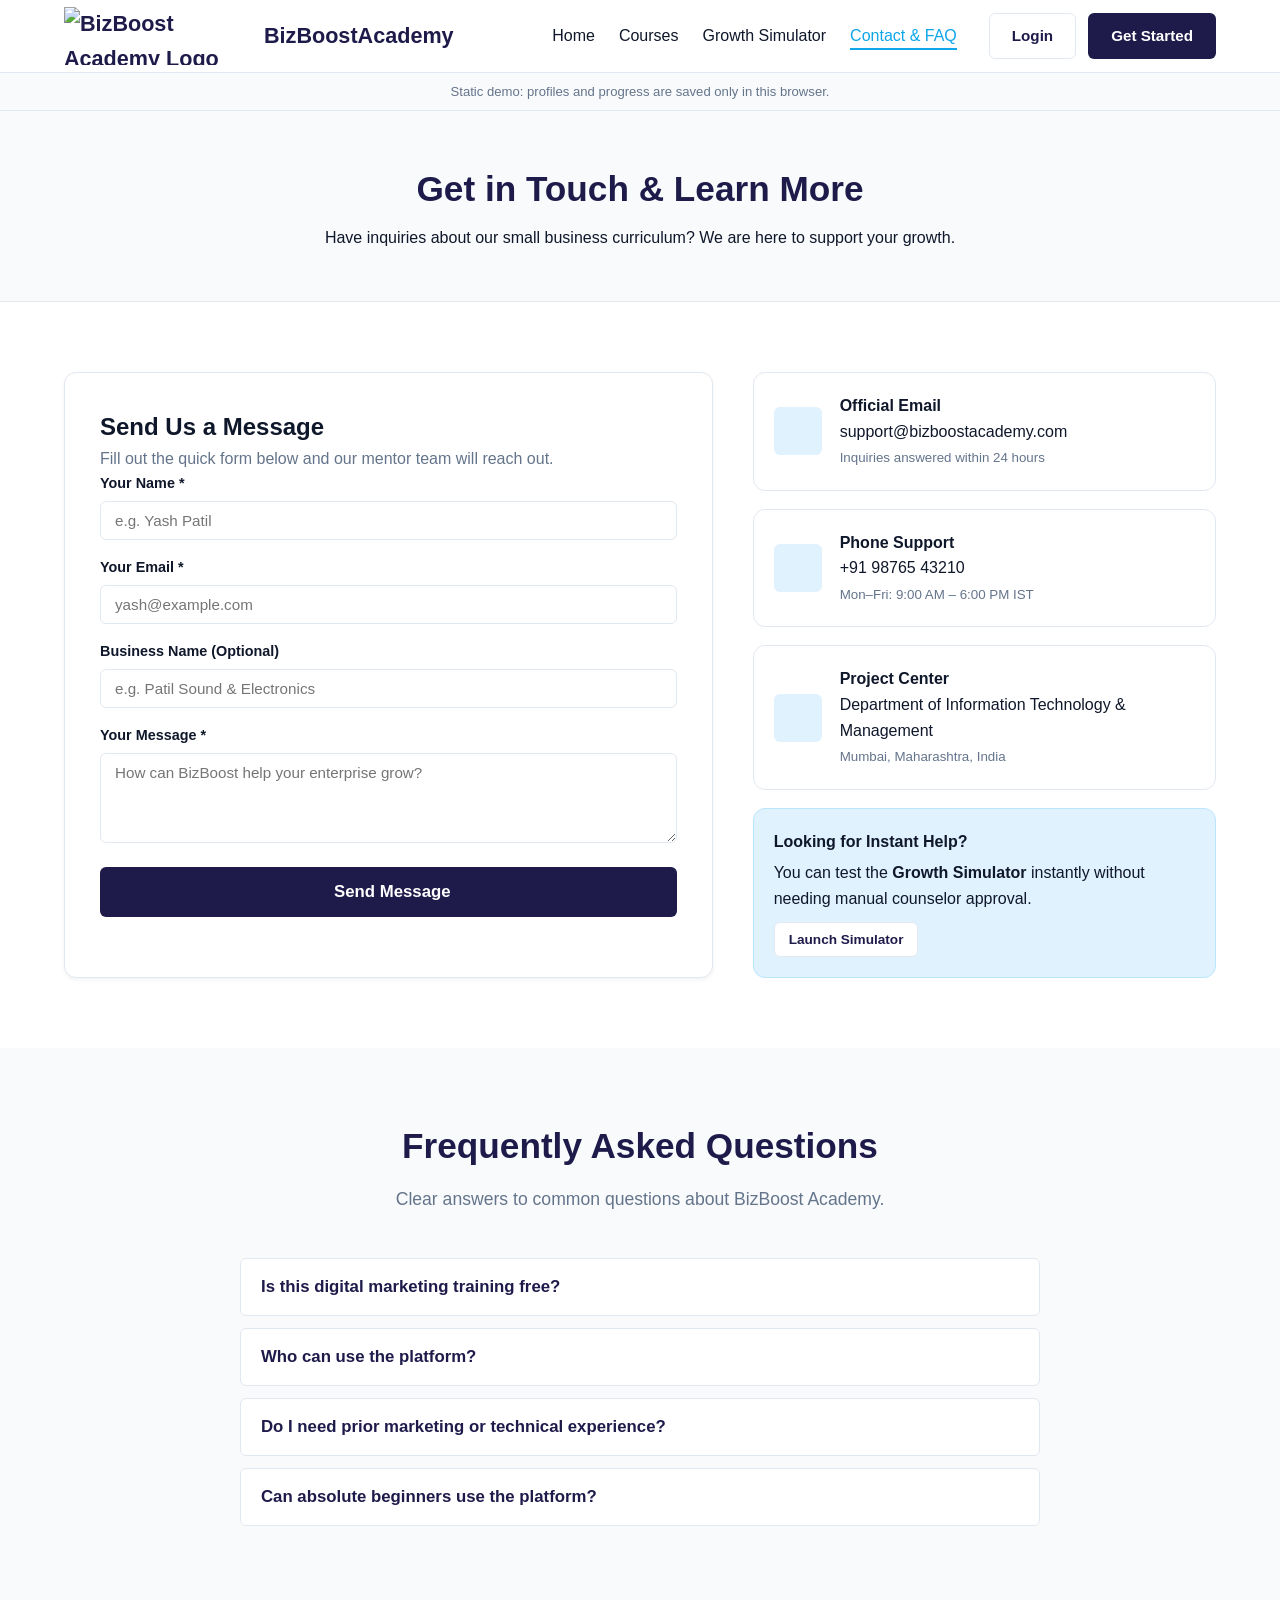
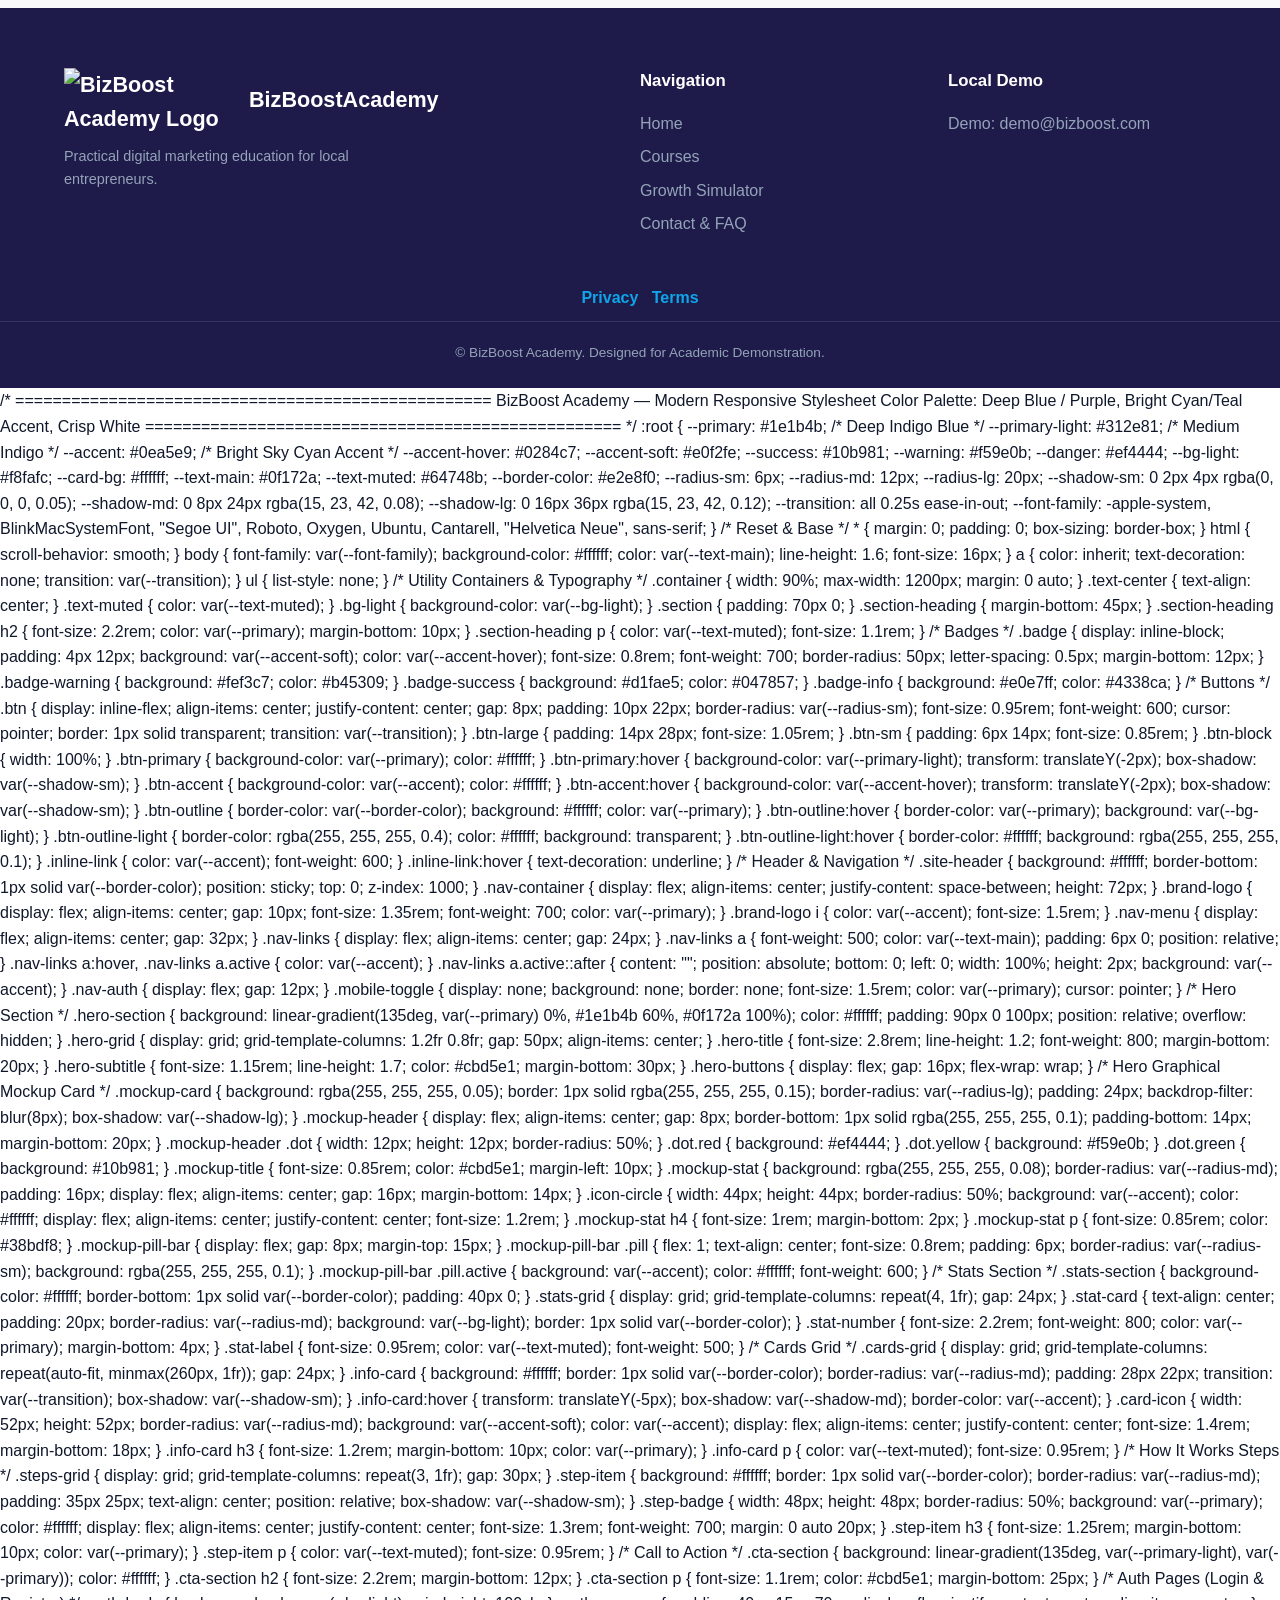
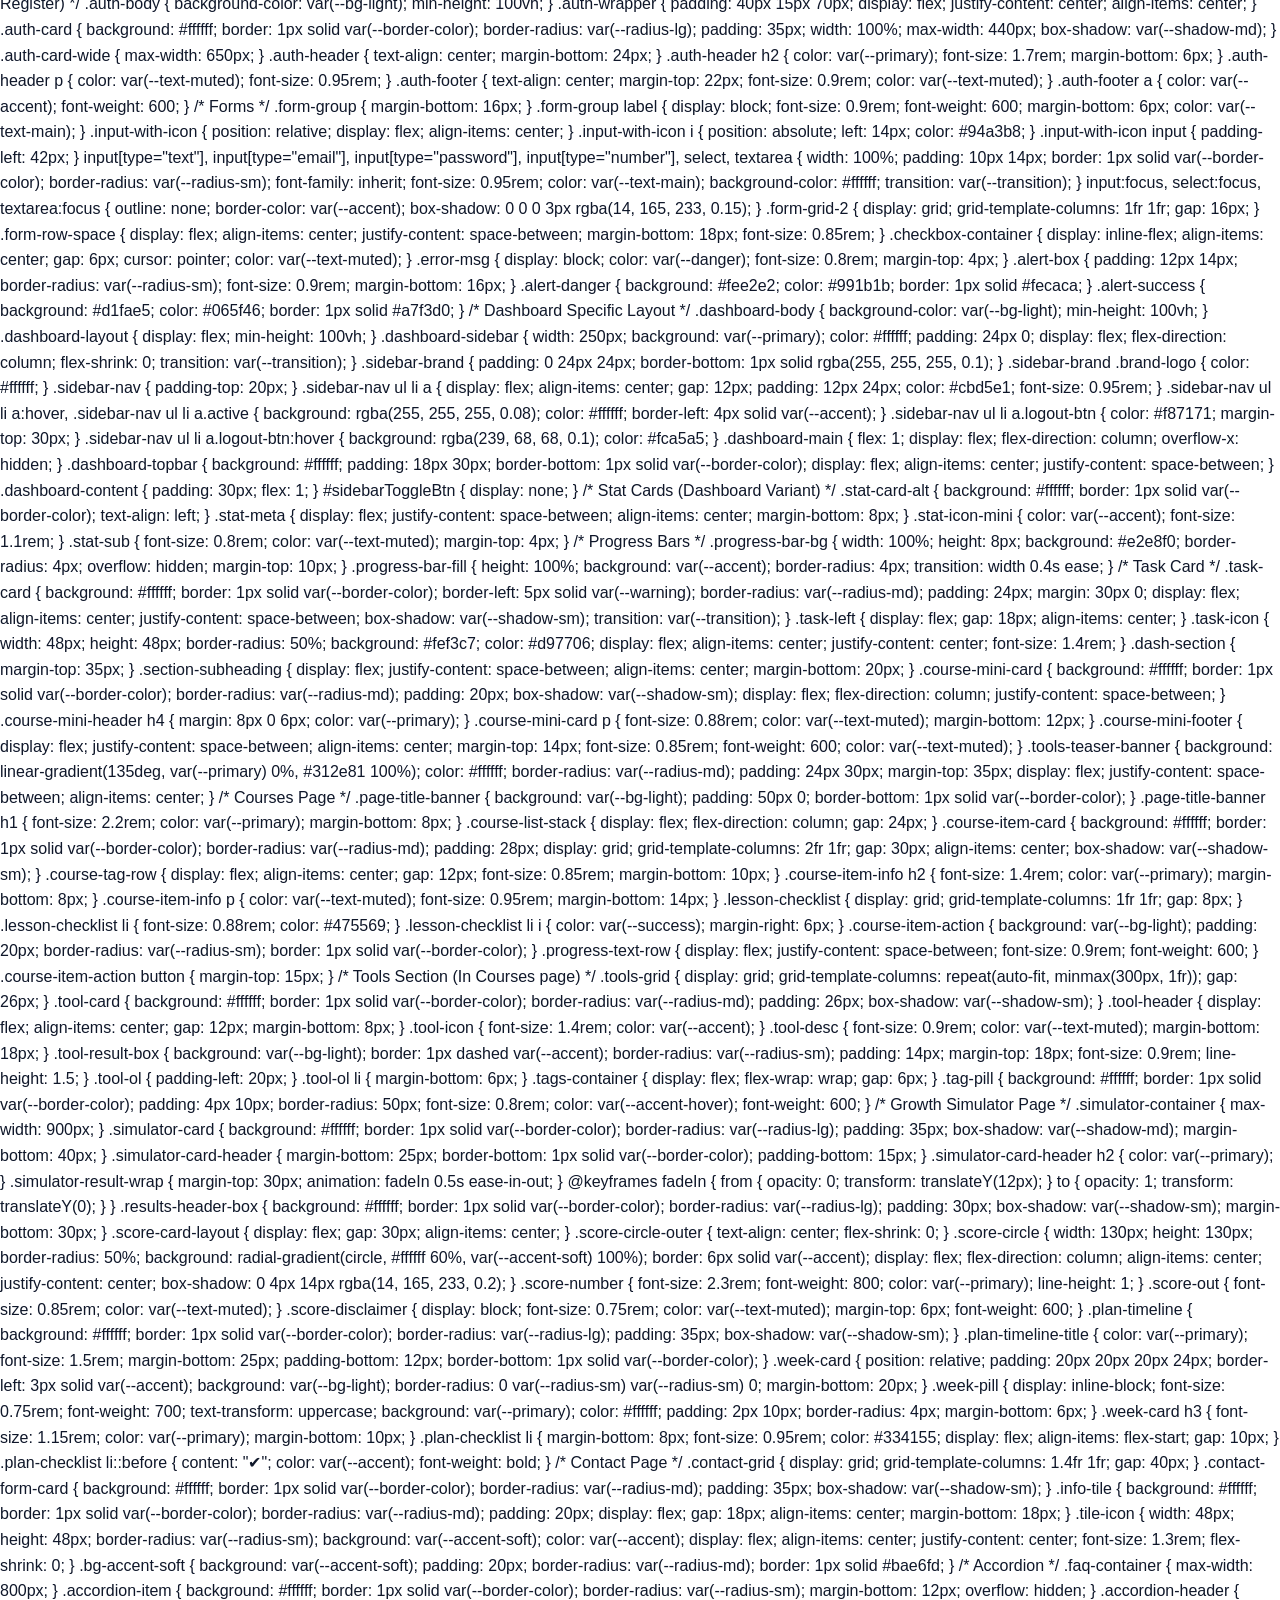
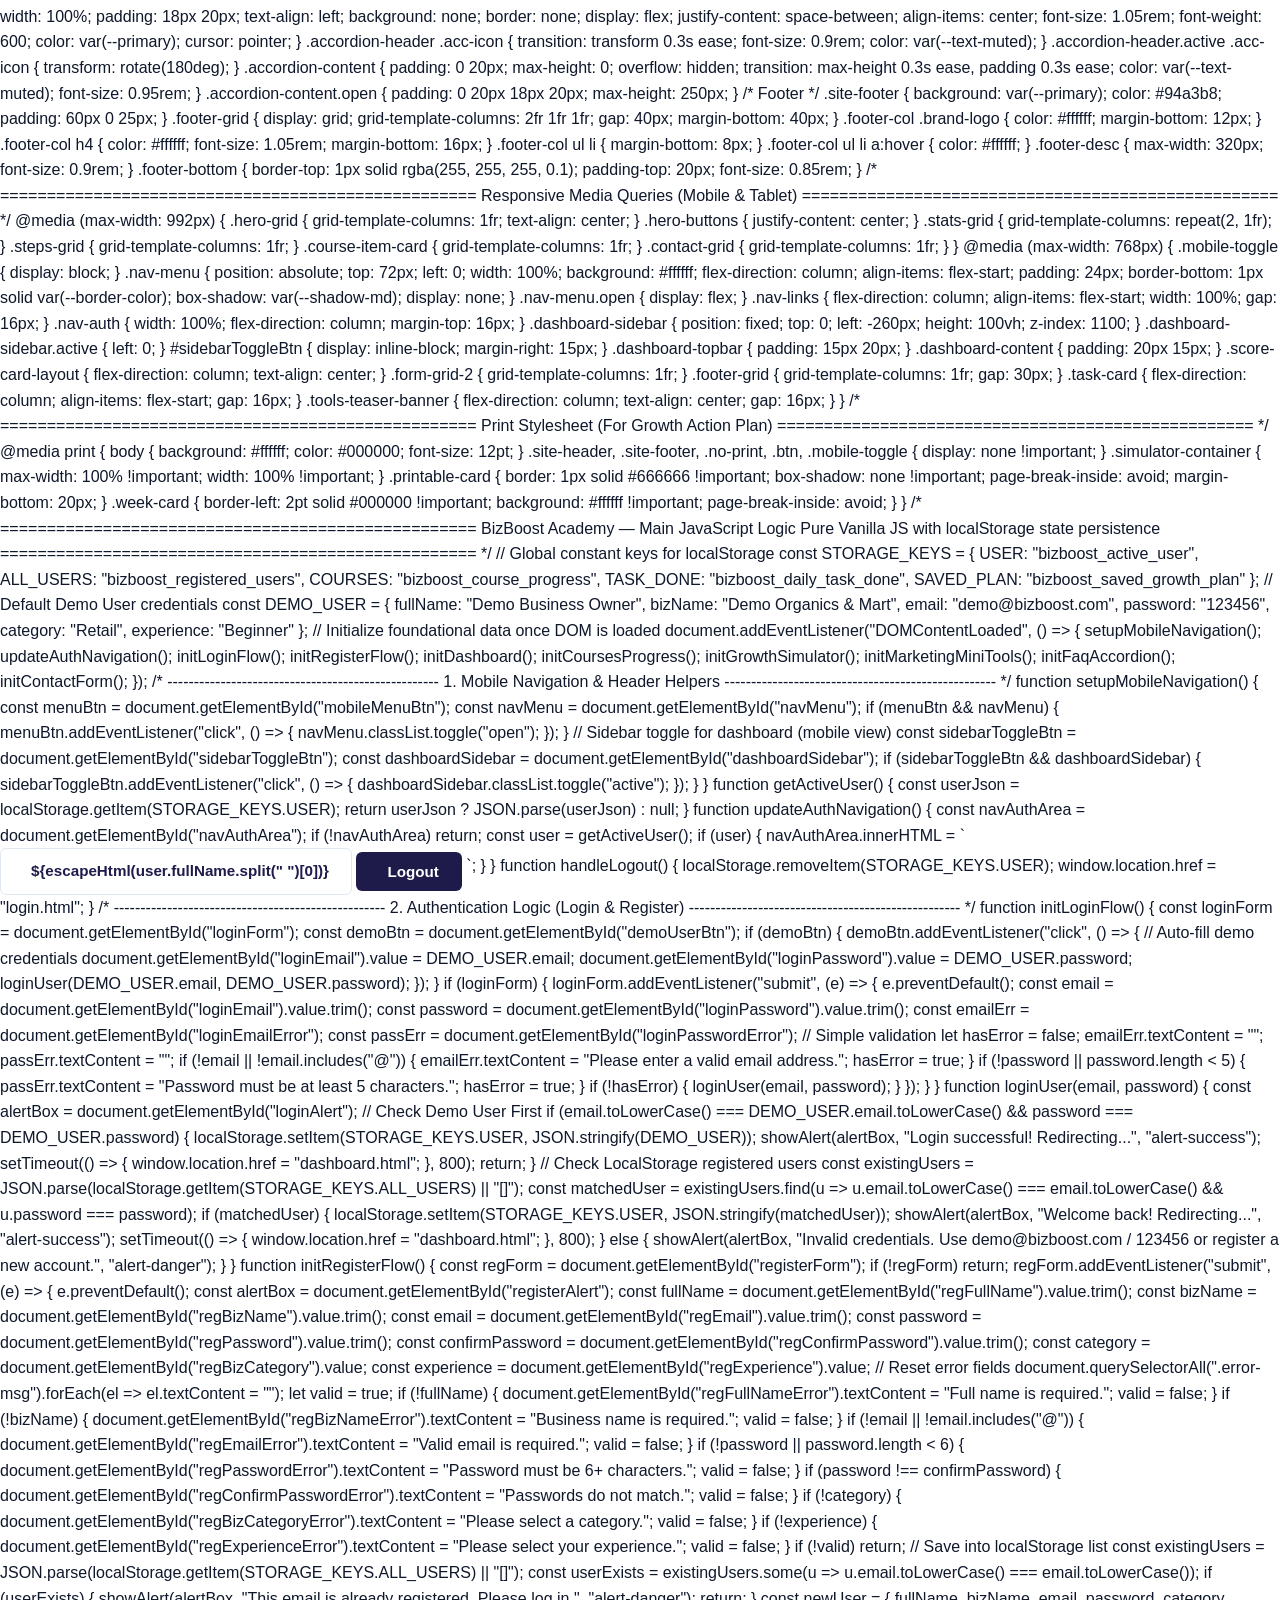
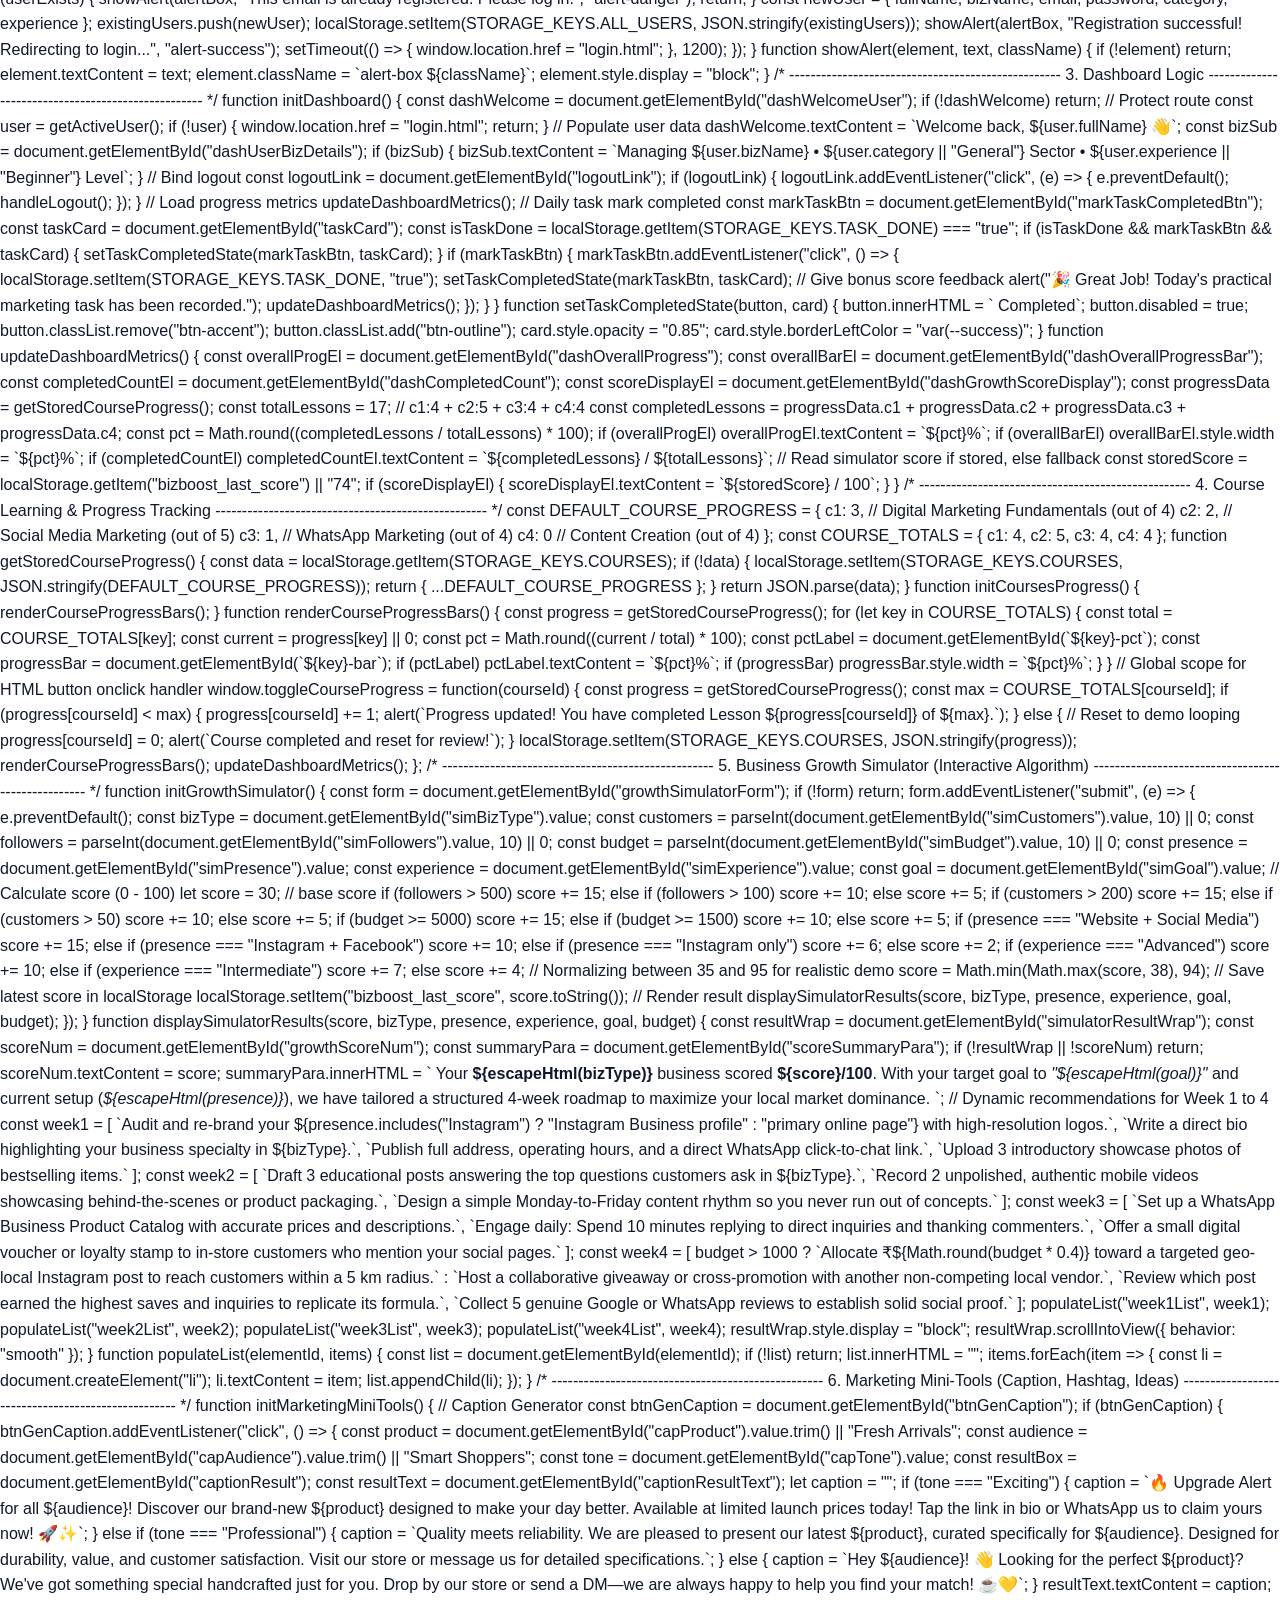
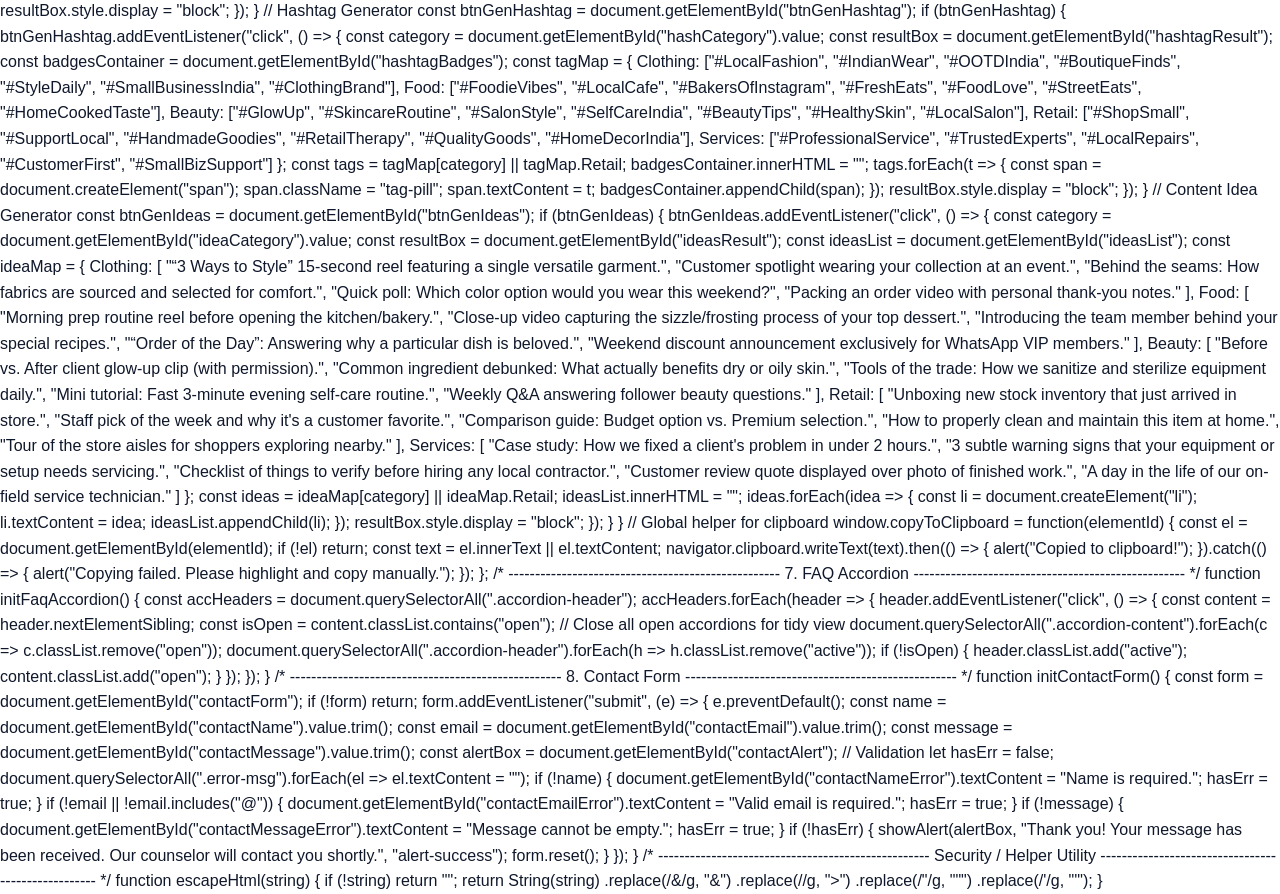
==== commit dab81e5e: "Use BizBoost Academy logo on contact.html" ====
--- a/contact.html
+++ b/contact.html
@@ -12,7 +12,7 @@
   <header class="site-header">
     <div class="container nav-container">
       <a href="index.html" class="brand-logo">
-        <i class="fa-solid fa-chart-line"></i>
+        <img src="logo.png" alt="BizBoost Academy Logo">
         <span>BizBoost<strong>Academy</strong></span>
       </a>
 
@@ -186,7 +186,7 @@
     <div class="container footer-grid">
       <div class="footer-col">
         <div class="brand-logo">
-          <i class="fa-solid fa-chart-line"></i>
+          <img src="logo.png" alt="BizBoost Academy Logo">
           <span>BizBoost<strong>Academy</strong></span>
         </div>
         <p class="footer-desc">Practical digital marketing education for local entrepreneurs.</p>
--- a/style.css
+++ b/style.css
@@ -1476,3 +1476,50 @@
     page-break-inside: avoid;
   }
 }
+
+/* ===================================================
+   BizBoost Academy Logo
+   =================================================== */
+
+.brand-logo {
+  display: inline-flex;
+  align-items: center;
+  text-decoration: none;
+}
+
+.brand-logo img {
+  width: 190px;
+  height: auto;
+  display: block;
+  object-fit: contain;
+}
+
+/* Header logo */
+.site-header .brand-logo img {
+  width: 190px;
+  max-height: 58px;
+}
+
+/* Footer logo */
+.site-footer .brand-logo img {
+  width: 175px;
+  max-height: 65px;
+}
+
+/* Dashboard/sidebar logo */
+.sidebar-brand .brand-logo img {
+  width: 175px;
+  max-height: 60px;
+}
+
+/* Mobile */
+@media (max-width: 768px) {
+  .site-header .brand-logo img {
+    width: 150px;
+    max-height: 52px;
+  }
+
+  .site-footer .brand-logo img {
+    width: 155px;
+  }
+}
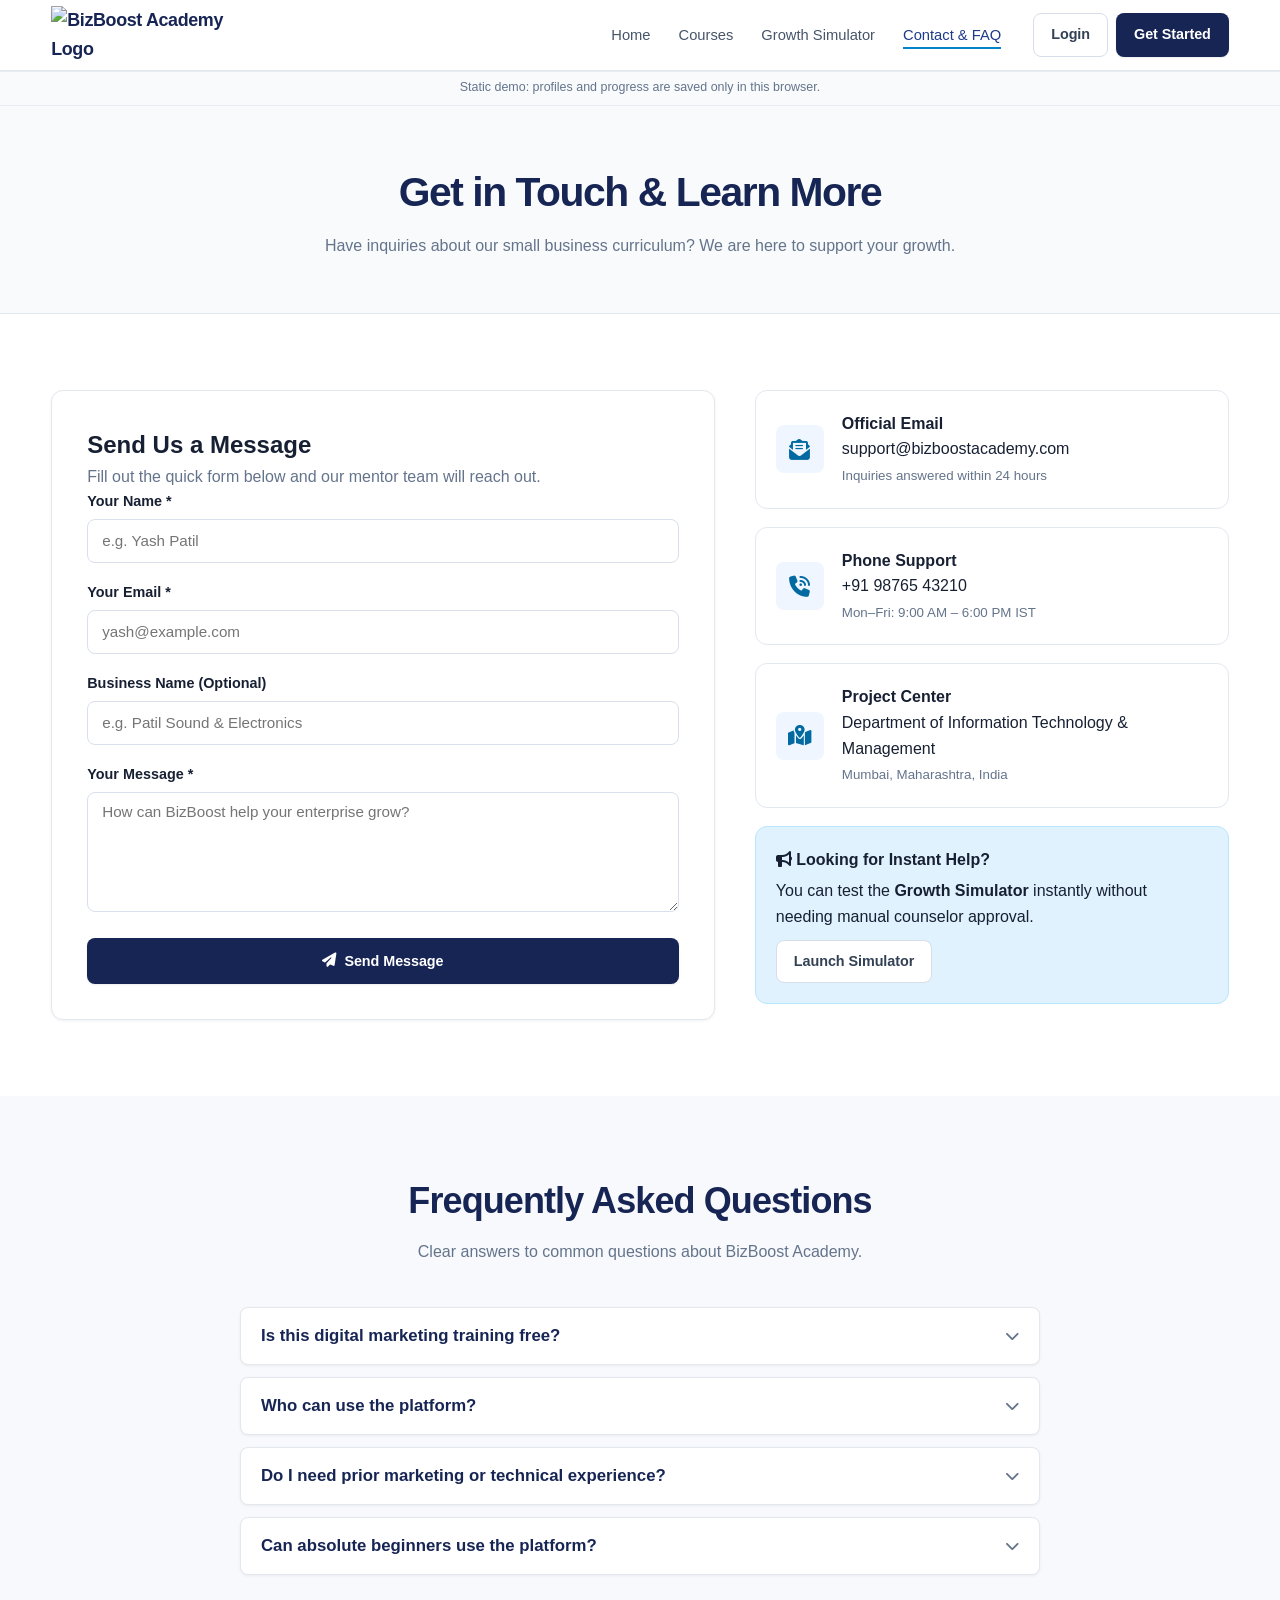
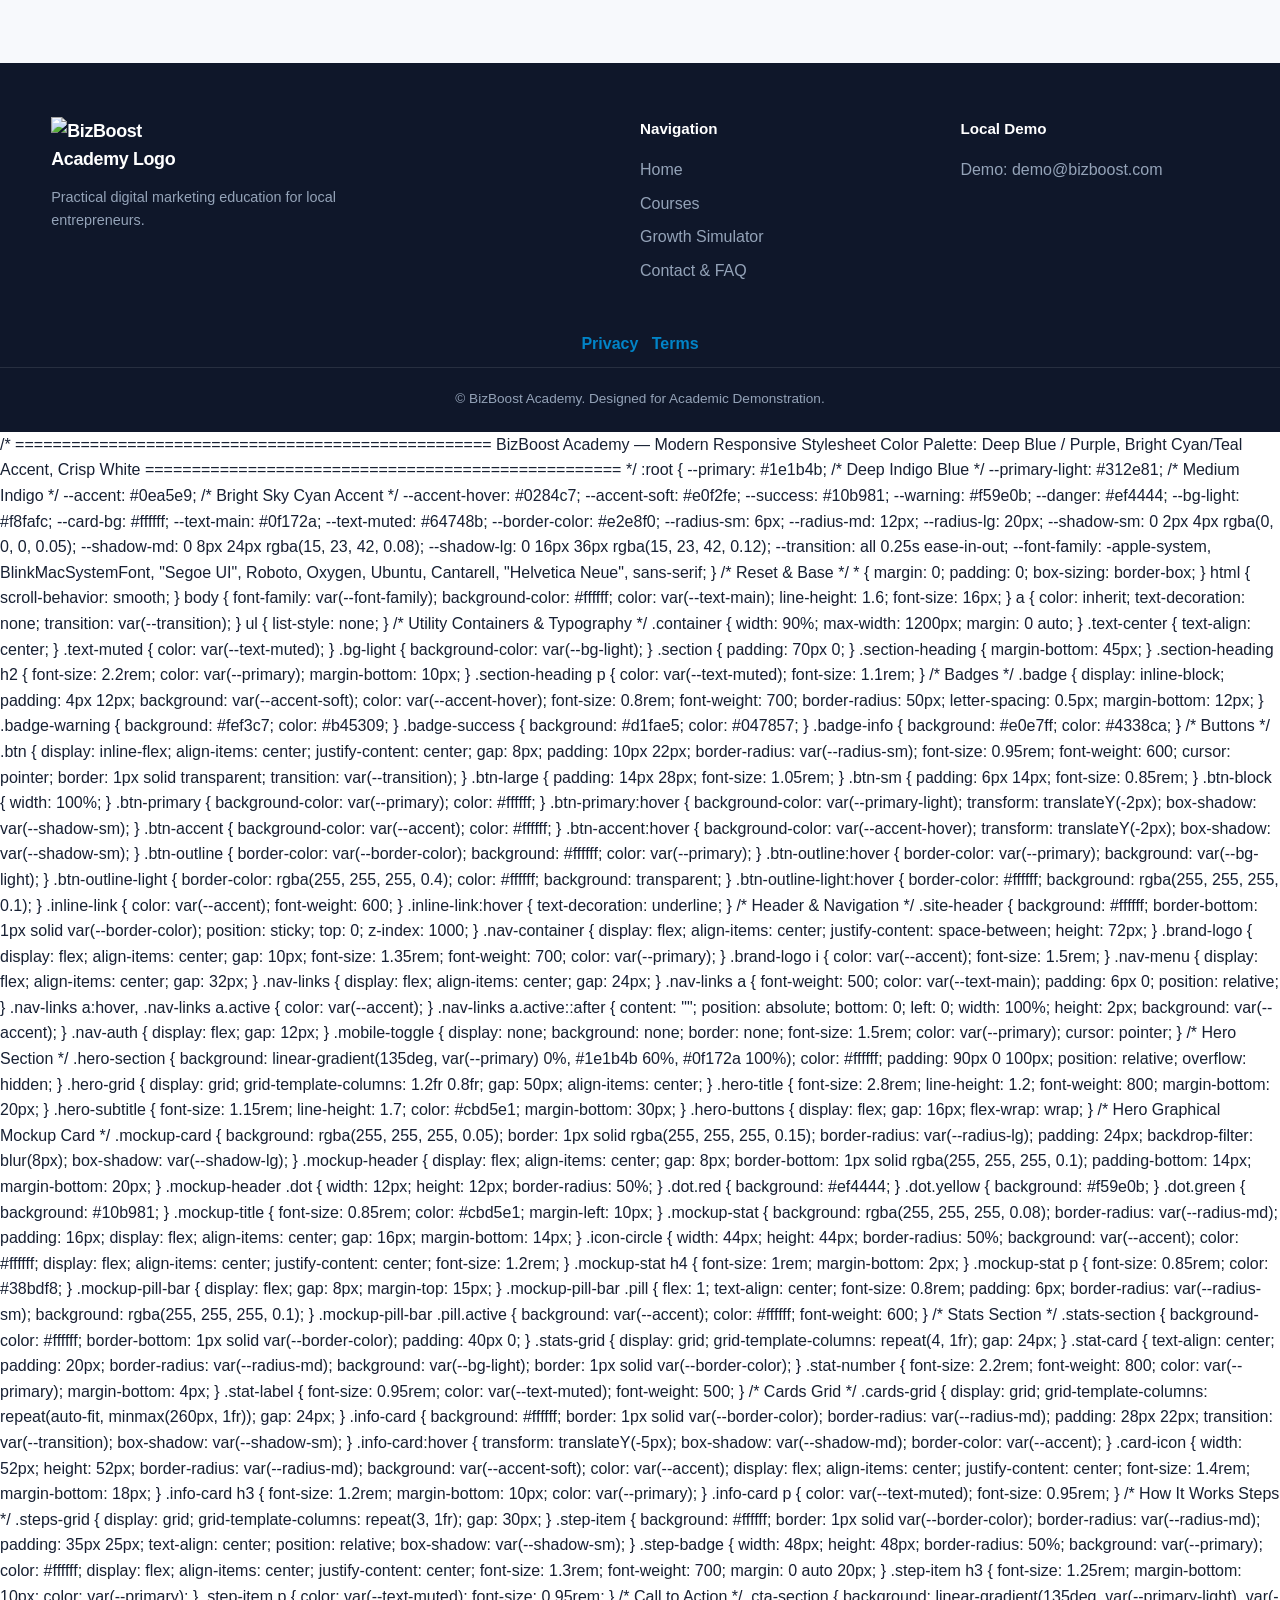
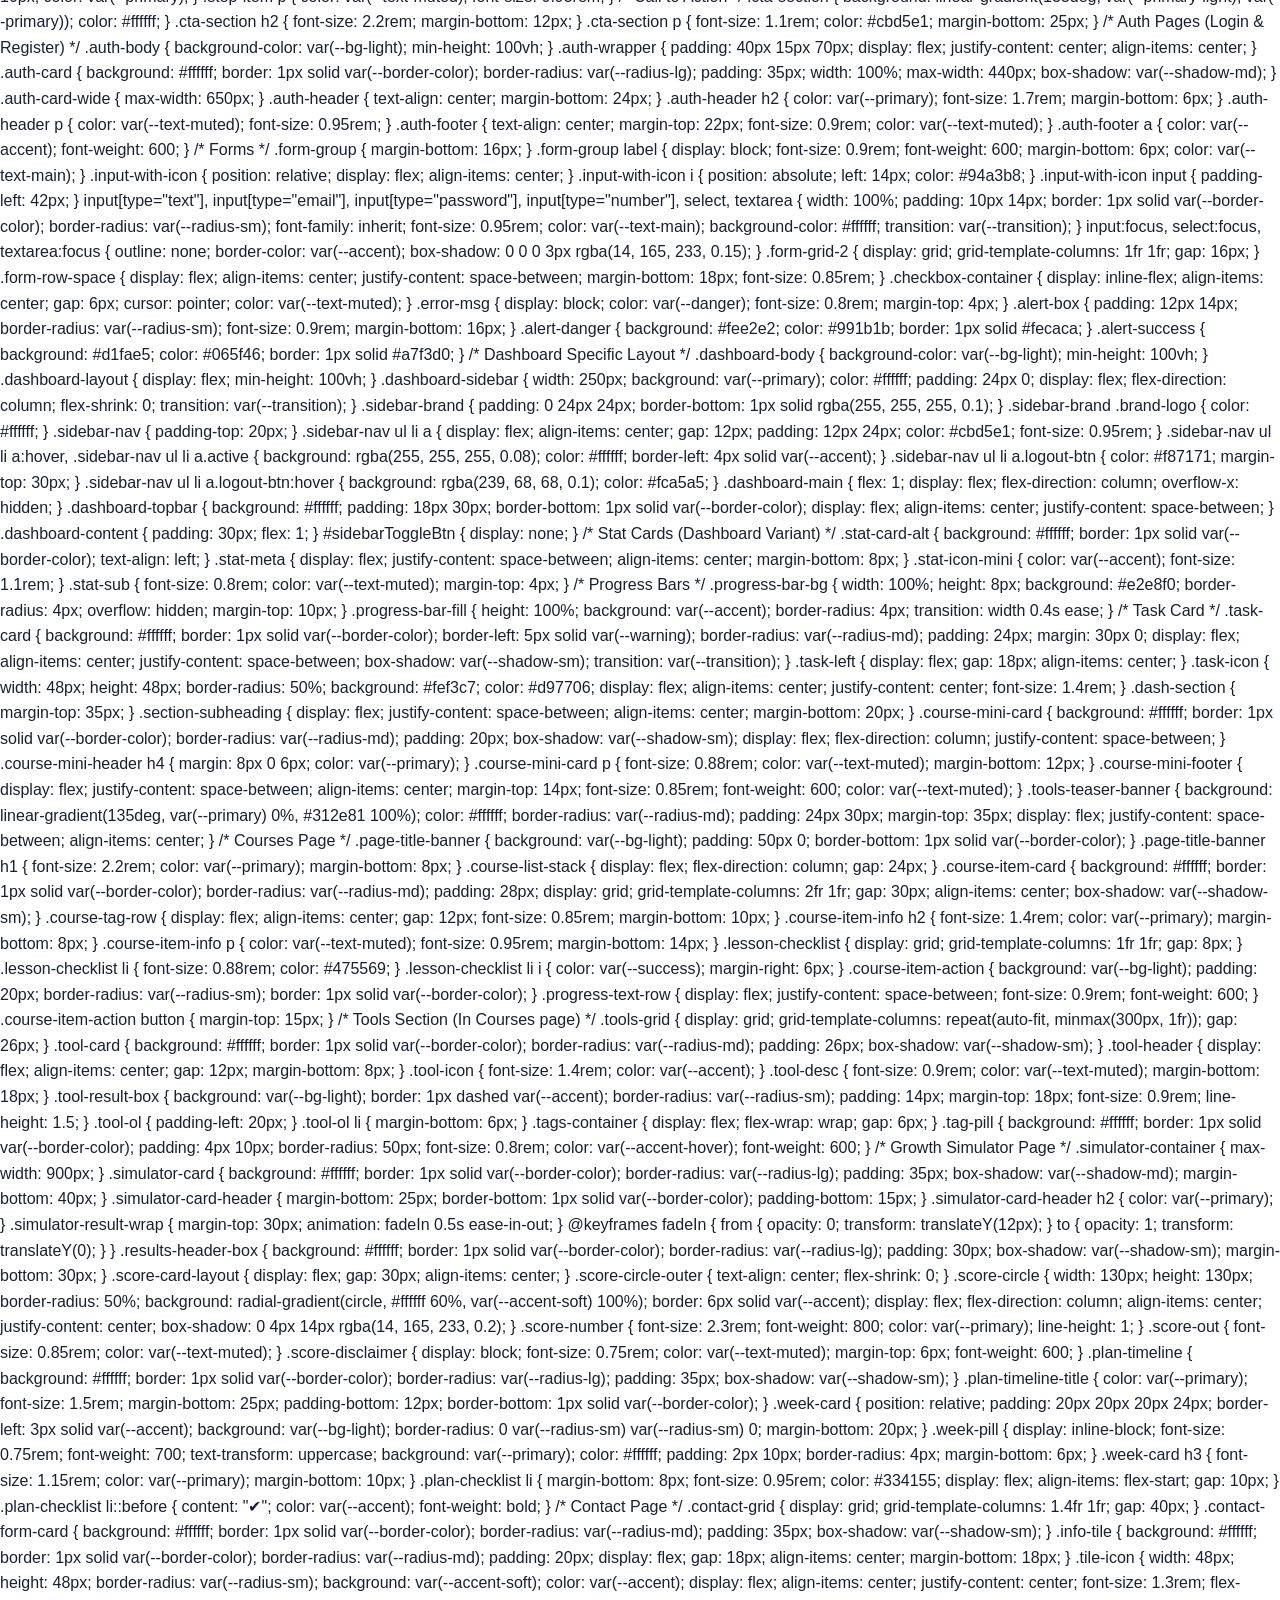
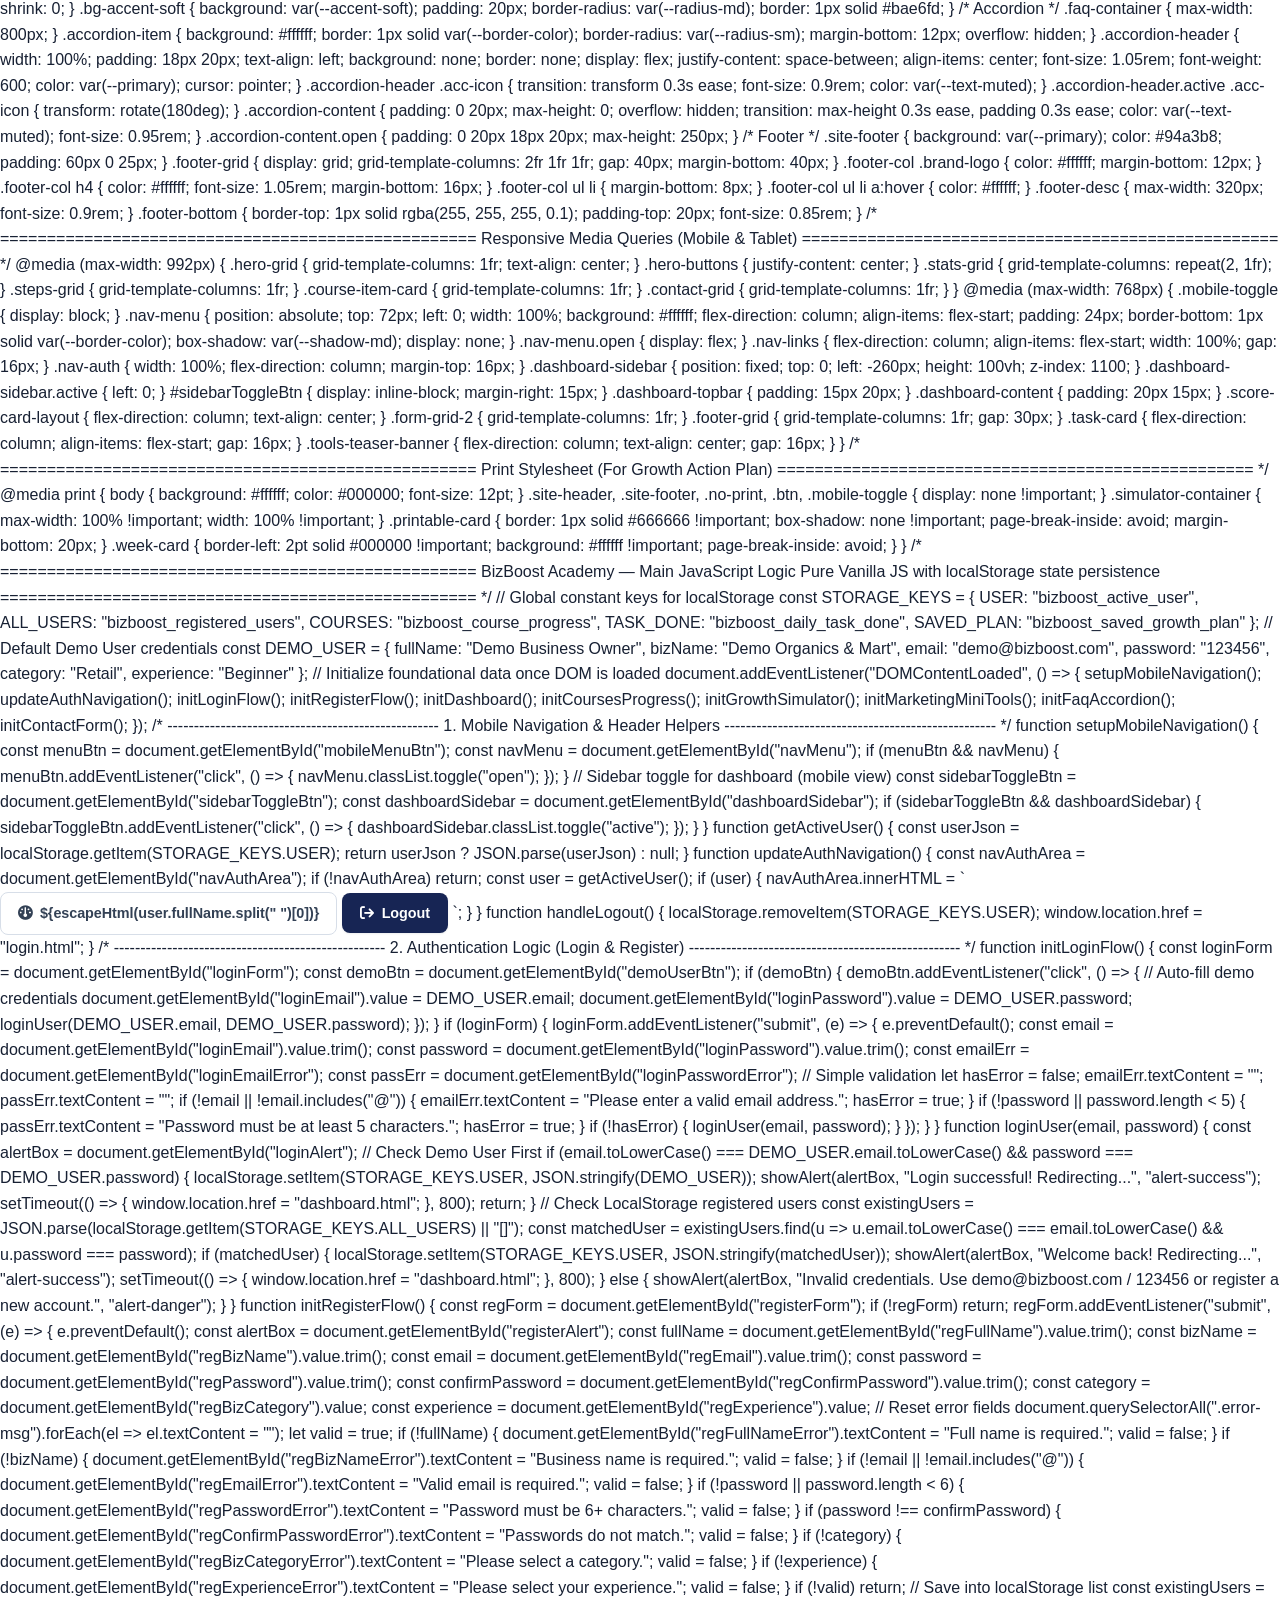
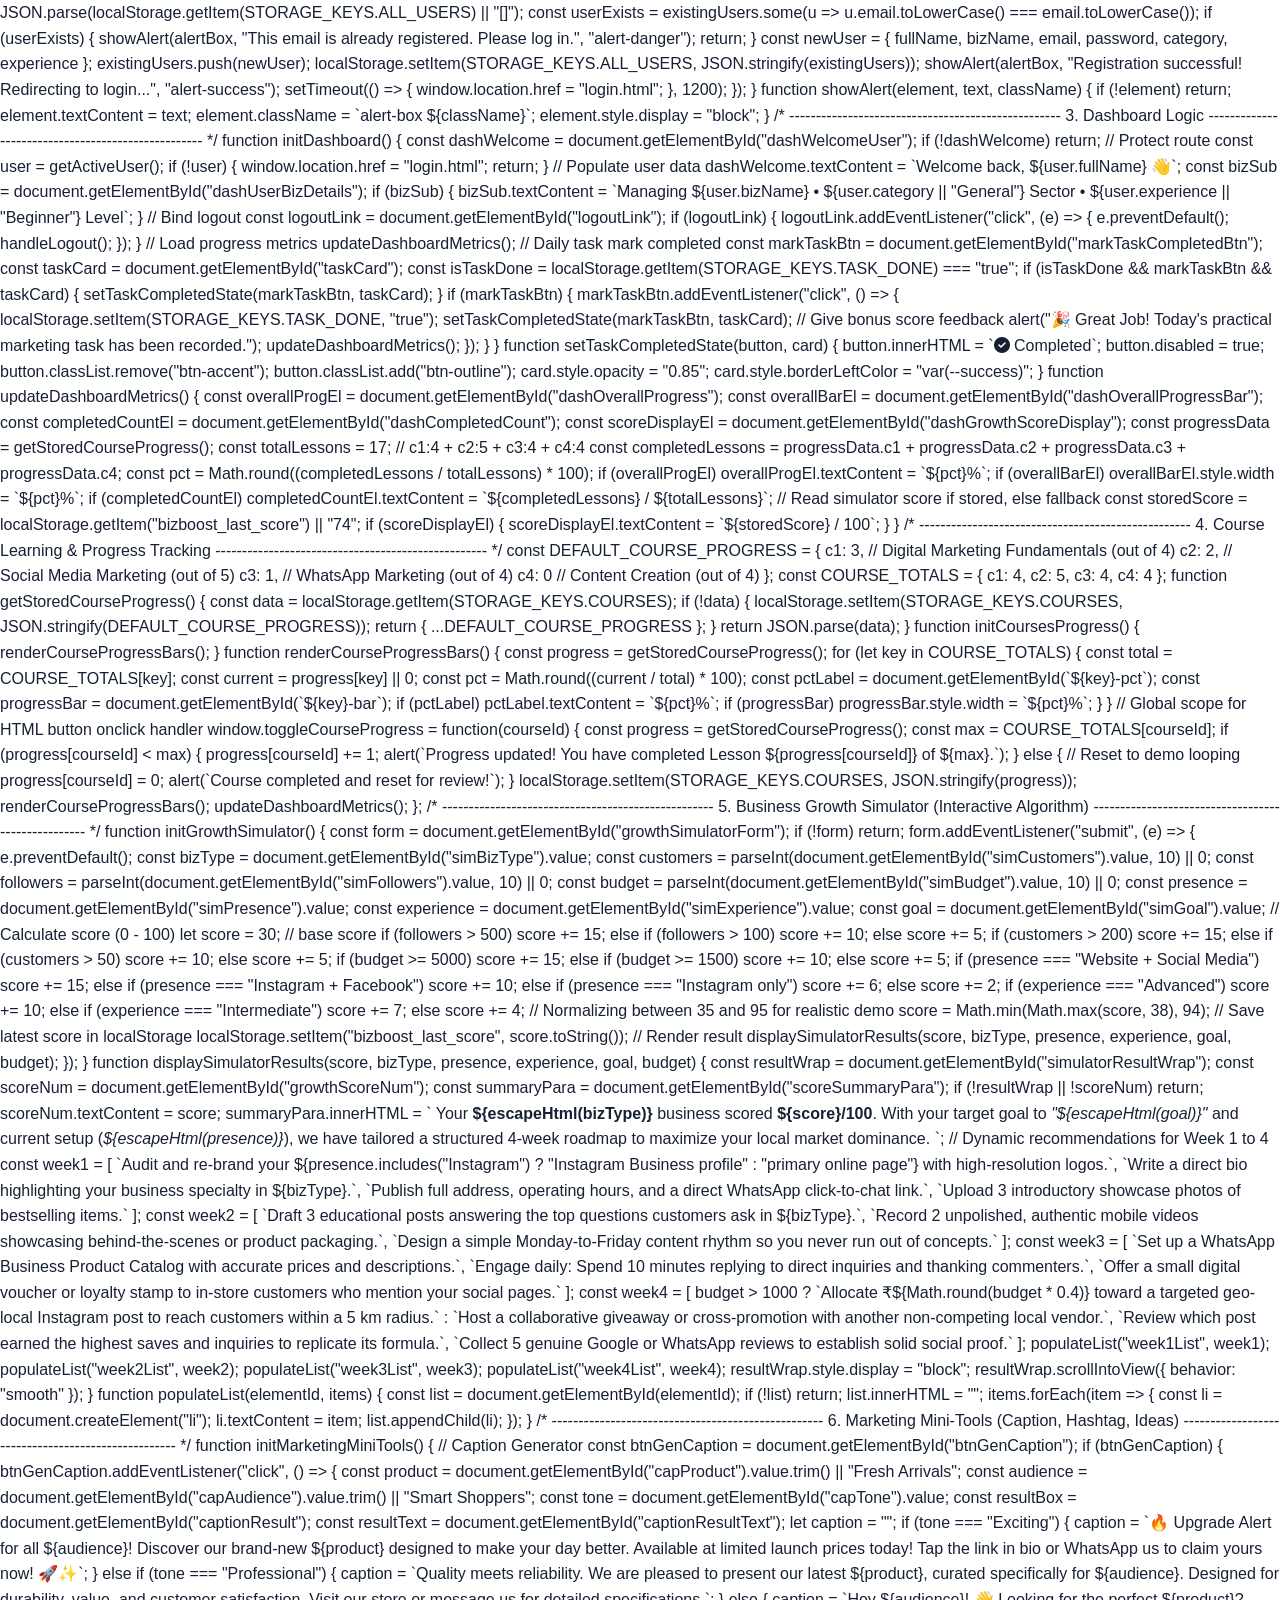
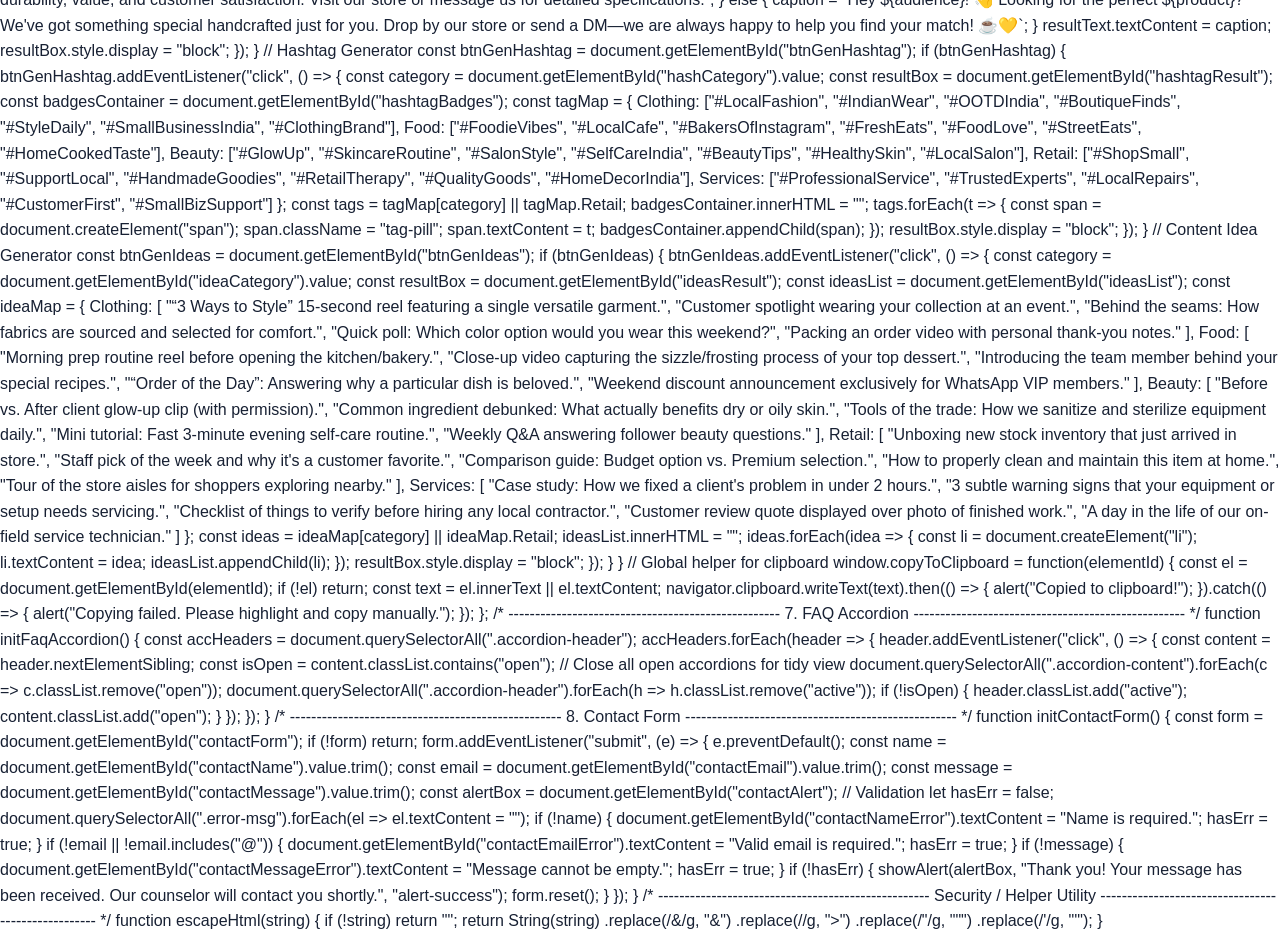
==== commit cc30899a: "Improve site-wide branding and icon loading" ====
--- a/contact.html
+++ b/contact.html
@@ -5,6 +5,8 @@
   <meta name="viewport" content="width=device-width, initial-scale=1.0">
   <title>Contact & FAQ — BizBoost Academy</title>
   <link rel="stylesheet" href="style.css">
+  <link rel="stylesheet" href="https://cdnjs.cloudflare.com/ajax/libs/font-awesome/6.5.2/css/all.min.css">
+  <link rel="icon" type="image/png" href="logo.png">
 </head>
 <body>
 
--- a/style.css
+++ b/style.css
@@ -1523,3 +1523,550 @@
     width: 155px;
   }
 }
+
+
+/* ===================================================
+   BizBoost Academy — Professional UI Refinement
+   Purpose: cleaner, more credible product-style presentation
+   =================================================== */
+
+:root {
+  --primary: #172554;
+  --primary-light: #1e3a8a;
+  --accent: #0284c7;
+  --accent-hover: #0369a1;
+  --accent-soft: #e0f2fe;
+  --bg-light: #f7f9fc;
+  --card-bg: #ffffff;
+  --text-main: #172033;
+  --text-muted: #64748b;
+  --border-color: #e2e8f0;
+  --radius-sm: 8px;
+  --radius-md: 12px;
+  --radius-lg: 16px;
+  --shadow-sm: 0 1px 3px rgba(15, 23, 42, .06);
+  --shadow-md: 0 8px 24px rgba(15, 23, 42, .08);
+  --shadow-lg: 0 18px 45px rgba(15, 23, 42, .12);
+  --transition: 180ms ease;
+}
+
+body {
+  background: #fff;
+  color: var(--text-main);
+  -webkit-font-smoothing: antialiased;
+}
+
+::selection {
+  background: #bae6fd;
+  color: #0f172a;
+}
+
+.container {
+  width: min(92%, 1180px);
+}
+
+.section {
+  padding: 76px 0;
+}
+
+.section-heading {
+  max-width: 720px;
+  margin: 0 auto 42px;
+}
+
+.section-heading h2 {
+  font-size: clamp(1.75rem, 3vw, 2.25rem);
+  letter-spacing: -.025em;
+}
+
+.section-heading p {
+  font-size: 1rem;
+}
+
+/* Header */
+.site-header {
+  background: rgba(255,255,255,.96);
+  box-shadow: 0 1px 0 rgba(15,23,42,.06);
+  backdrop-filter: blur(12px);
+}
+
+.nav-container {
+  height: 70px;
+}
+
+.brand-logo {
+  gap: 8px;
+  font-size: 1.12rem;
+  letter-spacing: -.02em;
+}
+
+.brand-logo img {
+  width: 168px;
+  max-height: 48px;
+}
+
+.brand-logo span {
+  display: none;
+}
+
+.nav-links {
+  gap: 28px;
+}
+
+.nav-links a {
+  font-size: .92rem;
+  color: #475569;
+}
+
+.nav-links a:hover,
+.nav-links a.active {
+  color: var(--primary-light);
+}
+
+.nav-links a.active::after {
+  background: var(--accent);
+  height: 2px;
+}
+
+.nav-auth {
+  gap: 8px;
+}
+
+.btn {
+  min-height: 40px;
+  padding: 9px 17px;
+  border-radius: 8px;
+  font-size: .9rem;
+  font-weight: 650;
+  letter-spacing: -.005em;
+}
+
+.btn-large {
+  min-height: 46px;
+  padding: 12px 22px;
+}
+
+.btn-primary {
+  background: var(--primary);
+  box-shadow: 0 1px 2px rgba(15,23,42,.08);
+}
+
+.btn-primary:hover {
+  background: var(--primary-light);
+  transform: translateY(-1px);
+  box-shadow: 0 5px 14px rgba(23,37,84,.18);
+}
+
+.btn-accent {
+  background: var(--accent);
+  box-shadow: 0 1px 2px rgba(2,132,199,.12);
+}
+
+.btn-accent:hover {
+  background: var(--accent-hover);
+  transform: translateY(-1px);
+  box-shadow: 0 5px 14px rgba(2,132,199,.18);
+}
+
+.btn-outline {
+  border-color: #d7dee8;
+  color: #334155;
+}
+
+.btn-outline:hover {
+  border-color: #94a3b8;
+  background: #f8fafc;
+}
+
+/* Static-demo notice */
+#staticNotice {
+  font-size: .78rem !important;
+  padding: 7px 16px !important;
+  background: #f8fafc !important;
+  border-bottom: 1px solid #e8edf3 !important;
+  color: #64748b !important;
+}
+
+/* Home hero */
+.hero-section {
+  background: linear-gradient(135deg, #172554 0%, #1e3a8a 100%);
+  padding: 88px 0 92px;
+}
+
+.hero-grid {
+  gap: 64px;
+}
+
+.hero-title {
+  font-size: clamp(2.25rem, 5vw, 3.45rem);
+  letter-spacing: -.045em;
+  max-width: 680px;
+}
+
+.hero-subtitle {
+  max-width: 630px;
+  font-size: 1.08rem;
+  color: #dbe7f5;
+}
+
+.hero-buttons {
+  gap: 10px;
+}
+
+.hero-buttons .btn-outline-light {
+  border-color: rgba(255,255,255,.3);
+}
+
+.mockup-card {
+  border-radius: 14px;
+  background: rgba(255,255,255,.07);
+  border: 1px solid rgba(255,255,255,.14);
+  box-shadow: 0 22px 55px rgba(2,6,23,.24);
+  backdrop-filter: blur(10px);
+}
+
+.stats-section {
+  padding: 28px 0;
+}
+
+.stat-card {
+  background: #fff;
+  border: 1px solid #e8edf3;
+  padding: 18px;
+}
+
+.stat-number {
+  font-size: 1.9rem;
+}
+
+/* General cards */
+.info-card,
+.step-item,
+.course-mini-card,
+.tool-card,
+.contact-form-card,
+.auth-card,
+.simulator-card,
+.results-header-box,
+.plan-timeline {
+  border-color: #e3e8ef;
+  box-shadow: var(--shadow-sm);
+}
+
+.info-card:hover {
+  transform: translateY(-3px);
+  border-color: #bfdbfe;
+  box-shadow: var(--shadow-md);
+}
+
+.info-card h3,
+.step-item h3 {
+  letter-spacing: -.015em;
+}
+
+.card-icon,
+.tile-icon {
+  background: #eff6ff;
+  color: #0369a1;
+}
+
+/* Page headers */
+.page-title-banner {
+  background: #f8fafc;
+  padding: 54px 0;
+}
+
+.page-title-banner h1 {
+  font-size: clamp(2rem, 4vw, 2.55rem);
+  letter-spacing: -.035em;
+}
+
+.page-title-banner p {
+  max-width: 700px;
+  margin: 0 auto;
+  color: #64748b;
+}
+
+/* Forms */
+.auth-wrapper {
+  padding: 54px 15px 80px;
+}
+
+.auth-card {
+  border-radius: 14px;
+  padding: 38px;
+  box-shadow: 0 12px 35px rgba(15,23,42,.08);
+}
+
+.auth-header h2 {
+  letter-spacing: -.025em;
+}
+
+.form-group {
+  margin-bottom: 18px;
+}
+
+input[type="text"],
+input[type="email"],
+input[type="password"],
+input[type="number"],
+select,
+textarea {
+  min-height: 44px;
+  border-color: #d8e0ea;
+  border-radius: 8px;
+}
+
+textarea {
+  min-height: 120px;
+  resize: vertical;
+}
+
+input:hover,
+select:hover,
+textarea:hover {
+  border-color: #b8c4d3;
+}
+
+input:focus,
+select:focus,
+textarea:focus {
+  border-color: #0284c7;
+  box-shadow: 0 0 0 3px rgba(2,132,199,.10);
+}
+
+/* Courses */
+.course-list-stack,
+.tools-grid {
+  gap: 18px;
+}
+
+.course-item-card {
+  border-radius: 14px;
+  padding: 26px;
+  transition: var(--transition);
+}
+
+.course-item-card:hover {
+  border-color: #cbd5e1;
+  box-shadow: var(--shadow-md);
+}
+
+.course-item-action {
+  border-radius: 10px;
+}
+
+.progress-bar-bg {
+  height: 7px;
+  background: #e8edf3;
+}
+
+.progress-bar-fill {
+  background: #0284c7;
+}
+
+/* Dashboard */
+.dashboard-body {
+  background: #f7f9fc;
+}
+
+.dashboard-sidebar {
+  width: 238px;
+  background: #172554;
+}
+
+.sidebar-brand {
+  padding: 20px 22px;
+}
+
+.sidebar-nav ul li a {
+  padding: 11px 22px;
+  border-left: 3px solid transparent;
+}
+
+.sidebar-nav ul li a:hover,
+.sidebar-nav ul li a.active {
+  background: rgba(255,255,255,.07);
+  border-left-color: #38bdf8;
+}
+
+.dashboard-topbar {
+  padding: 16px 28px;
+}
+
+.dashboard-content {
+  padding: 28px;
+}
+
+.stat-card-alt,
+.task-card {
+  background: #fff;
+}
+
+.task-card {
+  border-left-width: 4px;
+}
+
+.tools-teaser-banner {
+  background: #172554;
+  border-radius: 12px;
+}
+
+/* Simulator */
+.simulator-card,
+.results-header-box,
+.plan-timeline {
+  border-radius: 14px;
+}
+
+.score-circle {
+  background: #f0f9ff;
+  box-shadow: none;
+}
+
+.week-card {
+  background: #f8fafc;
+  border-left-width: 3px;
+}
+
+/* FAQ */
+.accordion-item {
+  border-color: #e3e8ef;
+  box-shadow: var(--shadow-sm);
+}
+
+.accordion-header:hover {
+  background: #f8fafc;
+}
+
+/* Footer */
+.site-footer {
+  background: #0f172a;
+  padding: 54px 0 22px;
+}
+
+.site-footer .brand-logo img {
+  width: 168px;
+}
+
+.footer-grid {
+  gap: 52px;
+}
+
+.footer-col h4 {
+  font-size: .95rem;
+}
+
+.footer-bottom {
+  color: #94a3b8;
+}
+
+/* Legal pages */
+main.section h1 {
+  letter-spacing: -.035em;
+  color: var(--primary);
+}
+
+main.section h2 {
+  margin-top: 30px;
+  margin-bottom: 8px;
+  color: var(--primary);
+  font-size: 1.25rem;
+}
+
+main.section p {
+  color: #526176;
+}
+
+/* Better keyboard accessibility */
+a:focus-visible,
+button:focus-visible,
+input:focus-visible,
+select:focus-visible,
+textarea:focus-visible {
+  outline: 3px solid rgba(14,165,233,.28);
+  outline-offset: 2px;
+}
+
+/* Mobile refinement */
+@media (max-width: 768px) {
+  .nav-container {
+    height: 64px;
+  }
+
+  .site-header .brand-logo img {
+    width: 142px;
+    max-height: 44px;
+  }
+
+  .nav-menu {
+    top: 64px;
+    padding: 18px;
+  }
+
+  .hero-section {
+    padding: 64px 0 70px;
+  }
+
+  .hero-title {
+    font-size: 2.25rem;
+  }
+
+  .section {
+    padding: 58px 0;
+  }
+
+  .auth-card,
+  .simulator-card,
+  .results-header-box,
+  .plan-timeline {
+    padding: 24px;
+  }
+
+  .dashboard-content {
+    padding: 18px 14px;
+  }
+
+  .dashboard-topbar {
+    padding: 13px 15px;
+  }
+
+  .footer-grid {
+    gap: 26px;
+  }
+}
+
+@media (max-width: 480px) {
+  .container {
+    width: min(92%, 100% - 28px);
+  }
+
+  .hero-title {
+    font-size: 2rem;
+  }
+
+  .hero-buttons .btn {
+    width: 100%;
+  }
+
+  .stats-grid {
+    grid-template-columns: 1fr 1fr;
+    gap: 10px;
+  }
+
+  .stat-card {
+    padding: 14px 8px;
+  }
+
+  .stat-number {
+    font-size: 1.55rem;
+  }
+
+  .lesson-checklist {
+    grid-template-columns: 1fr;
+  }
+
+  .course-item-card {
+    padding: 20px;
+  }
+}
